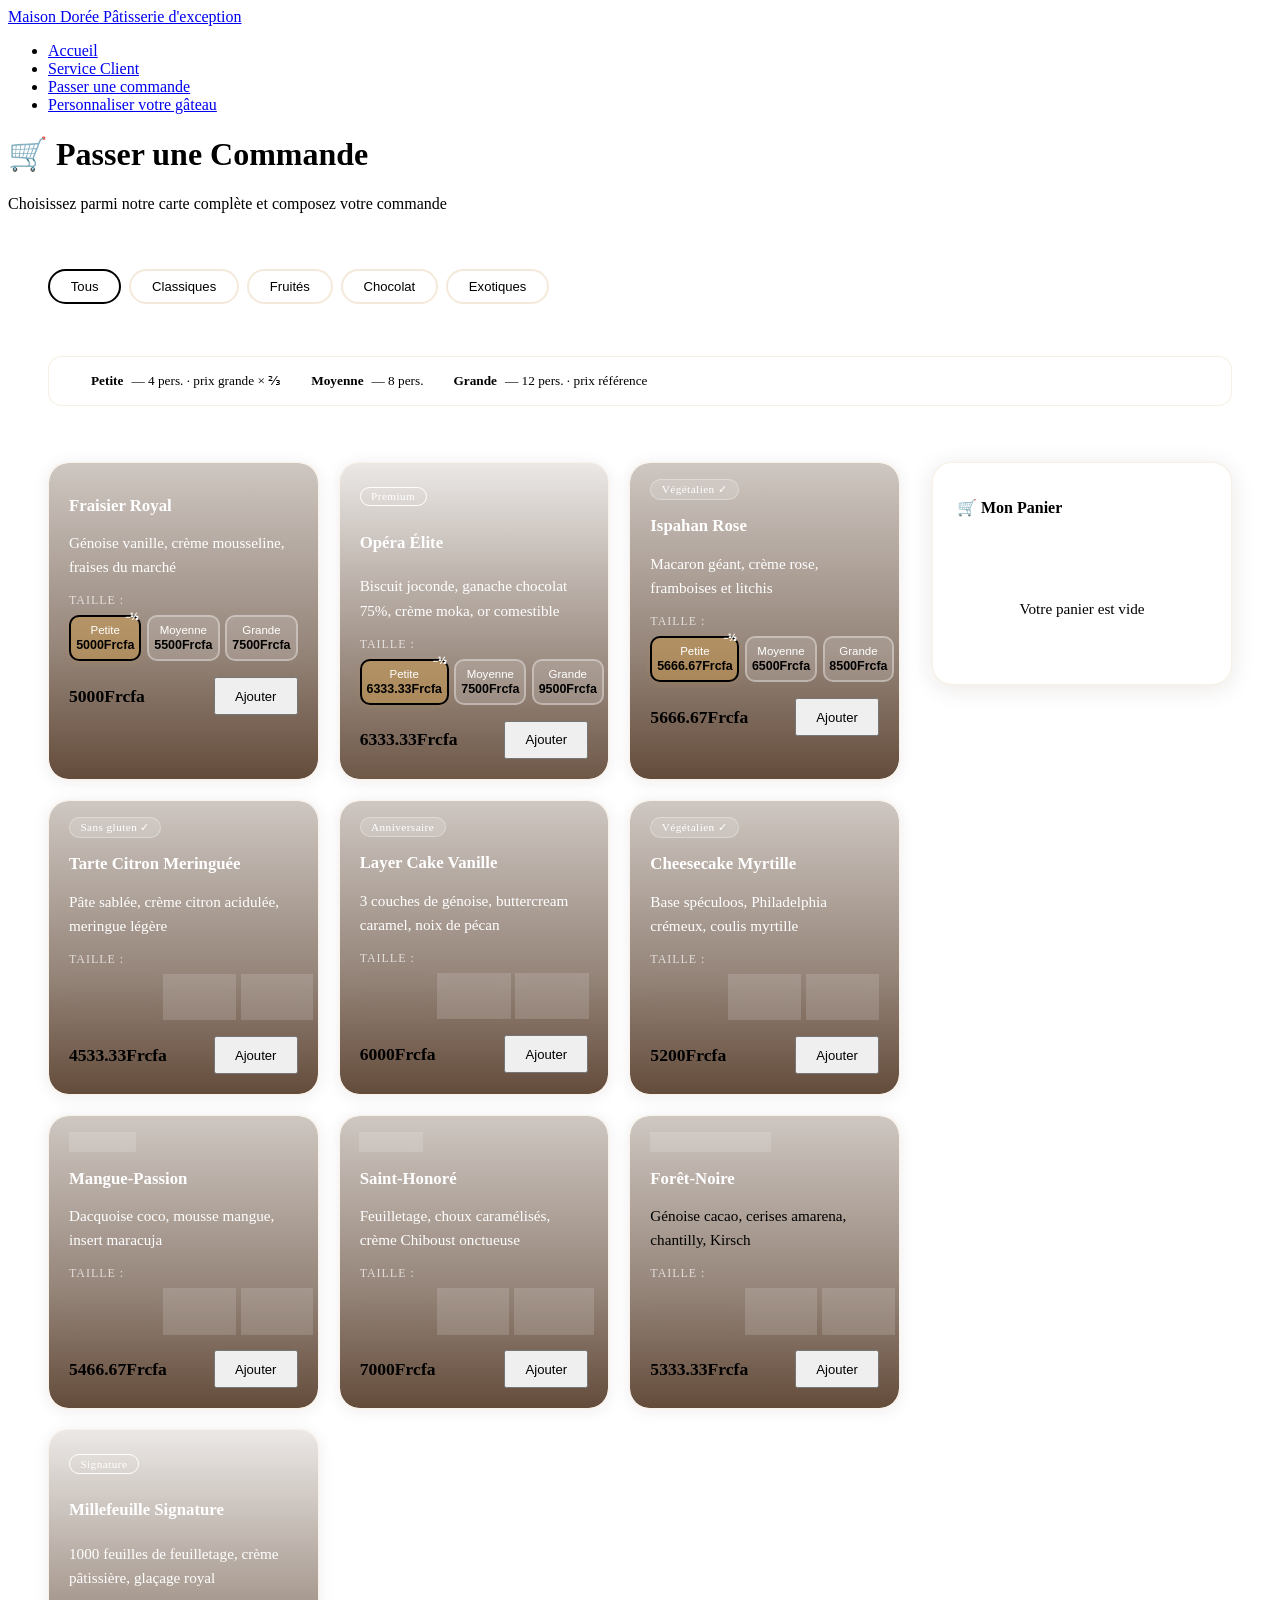
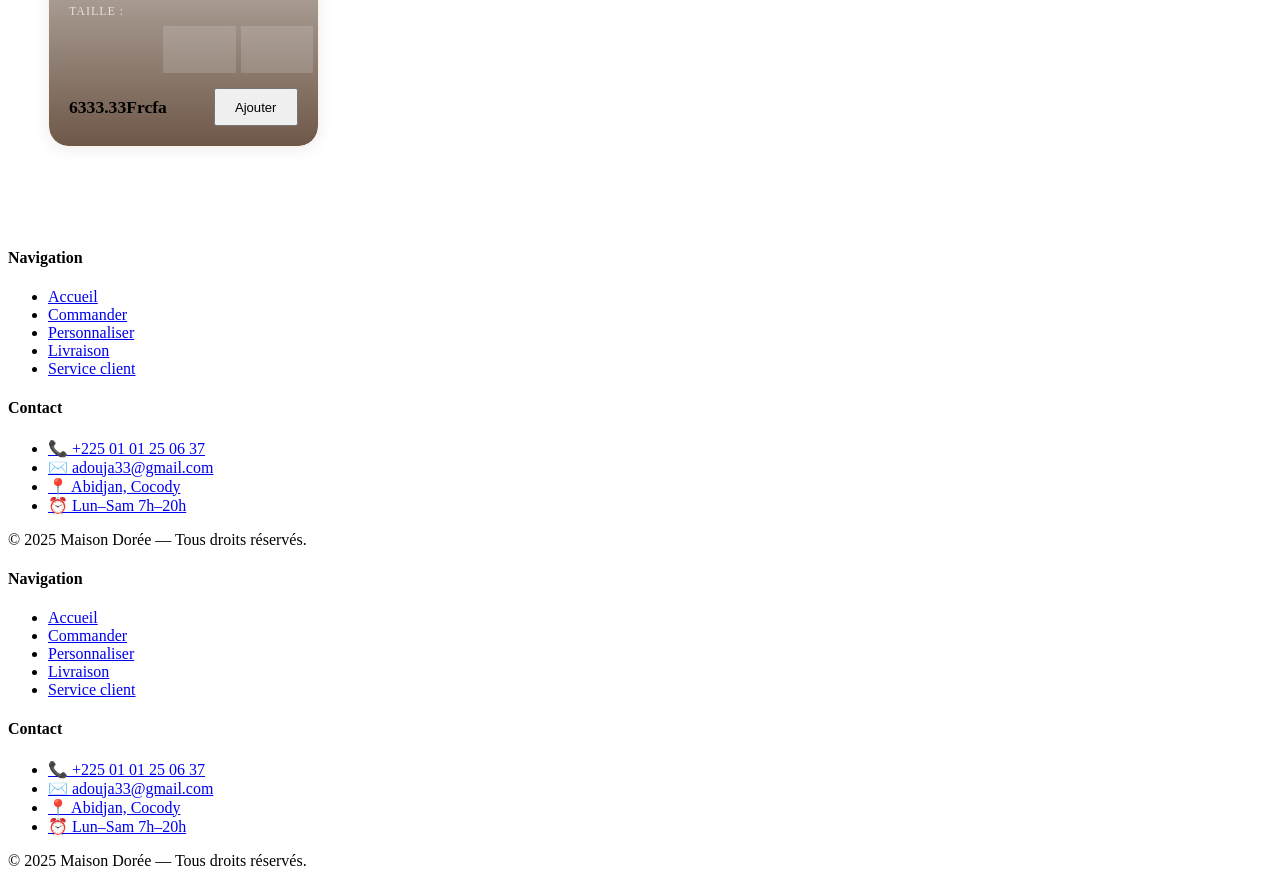
==== commande.html @ 8122a98d "Add files via upload" ====
<!DOCTYPE html>
<html lang="fr">
<head>
  <meta charset="UTF-8" />
  <meta name="viewport" content="width=device-width, initial-scale=1.0" />
  <title>Passer une Commande — Maison Dorée</title>
  <link rel="stylesheet" href="style.css" />
  <link rel="stylesheet" href="commande.css" />
</head>
<body>

  <nav class="navbar" id="navbar">
    <a class="nav-logo" href="index.html">
      <span class="nav-logo-name">Maison Dorée</span>
      <span class="nav-logo-tagline">Pâtisserie d'exception</span>
    </a>
    <ul class="nav-links" id="navLinks">
      <li><a href="index.html">Accueil</a></li>
      <li><a href="service-client.html">Service Client</a></li>
      <li><a href="commande.html" class="active">Passer une commande</a></li>
      <li><a href="personnaliser.html" class="nav-cta">Personnaliser votre gâteau</a></li>
    </ul>
    <div class="nav-hamburger" onclick="toggleMenu()"><span></span><span></span><span></span></div>
  </nav>

  <div class="page-header">
    <h1>🛒 Passer une Commande</h1>
    <p>Choisissez parmi notre carte complète et composez votre commande</p>
  </div>

  <main class="commande-main">

    <div class="filter-bar">
      <button class="filter-btn active" onclick="filterCakes('all',this)">Tous</button>
      <button class="filter-btn" onclick="filterCakes('classique',this)">Classiques</button>
      <button class="filter-btn" onclick="filterCakes('fruite',this)">Fruités</button>
      <button class="filter-btn" onclick="filterCakes('chocolat',this)">Chocolat</button>
      <button class="filter-btn" onclick="filterCakes('exotique',this)">Exotiques</button>
    </div>

    <!-- Légende des tailles -->
    <div class="sizes-legend">
      <div class="size-pill size-s"><span class="spill-dot"></span><strong>Petite</strong> — 4 pers. · prix grande × ⅔</div>
      <div class="size-pill size-m"><span class="spill-dot"></span><strong>Moyenne</strong> — 8 pers.</div>
      <div class="size-pill size-l"><span class="spill-dot"></span><strong>Grande</strong> — 12 pers. · prix référence</div>
    </div>
<!-- nb : image mal optimiser donc répétition mais bon , c'est quand meme joli  -->
    <div class="products-grid" id="productsGrid">

      <div class="product-card" data-cat="fruite" data-grande="7500" data-moyenne="5500" style="background-image: url(gateau\ fraise.png);background-size: contain;">
        
        <div class="product-body">
          <h3>Fraisier Royal</h3>
          <p style="color:white;">Génoise vanille, crème mousseline, fraises du marché</p>
          <div class="product-options"><label>Taille :</label><div class="size-selector">
            <button class="size-btn active" data-size="petite" onclick="selectSize(this)"><span>Petite</span><em class="size-price">5000Frcfa</em></button>
            <button class="size-btn" data-size="moyenne" onclick="selectSize(this)"><span>Moyenne</span><em class="size-price">5500Frcfa</em></button>
            <button class="size-btn" data-size="grande" onclick="selectSize(this)"><span>Grande</span><em class="size-price">7500Frcfa</em></button>
          </div></div>
          <div class="product-footer"><span class="product-price">5000Frcfa</span>
            <button class="btn-primary" style="padding:0.6rem 1.2rem;font-size:0.82rem" onclick="addToCartFromCard(this)">Ajouter</button></div>
        </div>
      </div>

      <div class="product-card" data-cat="chocolat" data-grande="9500" data-moyenne="7500">
        <div class="product-body" style="background-image: url(chocolat.jpeg);
        background-size: contain;">
          <div class="product-tags"><span class="tag gold-tag">Premium</span></div>
          <h3>Opéra Élite</h3>
          <p style="color: white;">Biscuit joconde, ganache chocolat 75%, crème moka, or comestible</p>
          <div class="product-options"><label>Taille :</label><div class="size-selector">
            <button class="size-btn active" data-size="petite" onclick="selectSize(this)"><span>Petite</span><em class="size-price">6333Frcfa</em></button>
            <button class="size-btn" data-size="moyenne" onclick="selectSize(this)"><span>Moyenne</span><em class="size-price">7500Frcfa</em></button>
            <button class="size-btn" data-size="grande" onclick="selectSize(this)"><span>Grande</span><em class="size-price">9500Frcfa</em></button>
          </div></div>
          <div class="product-footer"><span class="product-price">6333Frcfa</span>
            <button class="btn-primary" style="padding:0.6rem 1.2rem;font-size:0.82rem" onclick="addToCartFromCard(this)">Ajouter</button></div>
        </div>
      </div>

      <div class="product-card" data-cat="fruite" data-grande="8500" data-moyenne="6500"
      style="background-image: url(macaron\ rose.jpeg);background-size: contain;">
       
        <div class="product-body">
          <div class="product-tags"><span class="tag" style="color: white;">Végétalien ✓</span></div>
          <h3 style="color: white;">Ispahan Rose</h3>
          <p style="color: white;">Macaron géant, crème rose, framboises et litchis</p>
          <div class="product-options"><label>Taille :</label><div class="size-selector">
            <button class="size-btn active" data-size="petite" onclick="selectSize(this)"><span>Petite</span><em class="size-price">5667Frcfa</em></button>
            <button class="size-btn" data-size="moyenne" onclick="selectSize(this)"><span>Moyenne</span><em class="size-price">6500Frcfa</em></button>
            <button class="size-btn" data-size="grande" onclick="selectSize(this)"><span>Grande</span><em class="size-price">8500Frcfa</em></button>
          </div></div>
          <div class="product-footer"><span class="product-price">5667Frcfa</span>
            <button class="btn-primary" style="padding:0.6rem 1.2rem;font-size:0.82rem" onclick="addToCartFromCard(this)">Ajouter</button></div>
        </div>
      </div>

      <div class="product-card" data-cat="classique" data-grande="6800" data-moyenne="5000"
      style ="background-image: url(citron.jpeg);background-size: contain;">
       
        <div class="product-body">
          <div class="product-tags"><span class="tag">Sans gluten ✓</span></div>
          <h3>Tarte Citron Meringuée</h3>
          <p style="color: white;">Pâte sablée, crème citron acidulée, meringue légère</p>
          <div class="product-options"><label>Taille :</label><div class="size-selector">
            <button class="size-btn active" data-size="petite" onclick="selectSize(this)"><span>Petite</span><em class="size-price">4533Frcfa</em></button>
            <button class="size-btn" data-size="moyenne" onclick="selectSize(this)"><span>Moyenne</span><em class="size-price">5000Frcfa</em></button>
            <button class="size-btn" data-size="grande" onclick="selectSize(this)"><span>Grande</span><em class="size-price">6800Frcfa</em></button>
          </div></div>
          <div class="product-footer"><span class="product-price">4533Frcfa</span>
            <button class="btn-primary" style="padding:0.6rem 1.2rem;font-size:0.82rem" onclick="addToCartFromCard(this)">Ajouter</button></div>
        </div>
      </div>

      <div class="product-card" data-cat="classique" data-grande="9000" data-moyenne="6800"
       style="background-image: url(vanille.jpeg);background-size: contain;">
        
        <div class="product-body">
          <div class="product-tags"><span class="tag">Anniversaire</span></div>
          <h3>Layer Cake Vanille</h3>
          <p style="color: white;">3 couches de génoise, buttercream caramel, noix de pécan</p>
          <div class="product-options"><label>Taille :</label><div class="size-selector">
            <button class="size-btn active" data-size="petite" onclick="selectSize(this)"><span>Petite</span><em class="size-price">6000Frcfa</em></button>
            <button class="size-btn" data-size="moyenne" onclick="selectSize(this)"><span>Moyenne</span><em class="size-price">6800Frcfa</em></button>
            <button class="size-btn" data-size="grande" onclick="selectSize(this)"><span>Grande</span><em class="size-price">9000Frcfa</em></button>
          </div></div>
          <div class="product-footer"><span class="product-price">6000Frcfa</span>
            <button class="btn-primary" style="padding:0.6rem 1.2rem;font-size:0.82rem" onclick="addToCartFromCard(this)">Ajouter</button></div>
        </div>
      </div>

      <div class="product-card" data-cat="fruite" data-grande="7800" data-moyenne="5800"
      style="background-image: url(myrtille.jpeg);background-size: contain;">
        
        <div class="product-body">
          <div class="product-tags"><span class="tag">Végétalien ✓</span></div>
          <h3>Cheesecake Myrtille</h3>
          <p style="color: white;">Base spéculoos, Philadelphia crémeux, coulis myrtille</p>
          <div class="product-options"><label>Taille :</label><div class="size-selector">
            <button class="size-btn active" data-size="petite" onclick="selectSize(this)"><span>Petite</span><em class="size-price">5200Frcfa</em></button>
            <button class="size-btn" data-size="moyenne" onclick="selectSize(this)"><span>Moyenne</span><em class="size-price">5800Frcfa</em></button>
            <button class="size-btn" data-size="grande" onclick="selectSize(this)"><span>Grande</span><em class="size-price">7800Frcfa</em></button>
          </div></div>
          <div class="product-footer"><span class="product-price">5200Frcfa</span>
            <button class="btn-primary" style="padding:0.6rem 1.2rem;font-size:0.82rem" onclick="addToCartFromCard(this)">Ajouter</button></div>
        </div>
      </div>

      <div class="product-card" data-cat="exotique" data-grande="8200" data-moyenne="6200"
      style="background-image: url(mangue.jpeg);background-size: cover;">
        
        <div class="product-body">
          <div class="product-tags"><span class="tag">Exotique</span></div>
          <h3>Mangue-Passion</h3>
          <p style="color: white;">Dacquoise coco, mousse mangue, insert maracuja</p>
          <div class="product-options"><label>Taille :</label><div class="size-selector">
            <button class="size-btn active" data-size="petite" onclick="selectSize(this)"><span>Petite</span><em class="size-price">5467Frcfa</em></button>
            <button class="size-btn" data-size="moyenne" onclick="selectSize(this)"><span>Moyenne</span><em class="size-price">6200Frcfa</em></button>
            <button class="size-btn" data-size="grande" onclick="selectSize(this)"><span>Grande</span><em class="size-price">8200Frcfa</em></button>
          </div></div>
          <div class="product-footer"><span class="product-price">5467Frcfa</span>
            <button class="btn-primary" style="padding:0.6rem 1.2rem;font-size:0.82rem" onclick="addToCartFromCard(this)">Ajouter</button></div>
        </div>
      </div>

      <div class="product-card" data-cat="classique" data-grande="10500" data-moyenne="7800"
      style="background-image: url(flan.png);background-size: contain;">
        <div class="product-body" >
          <div class="product-tags"><span class="tag gold-tag">Prestige</span></div>
          <h3>Saint-Honoré</h3>
          <p style="color: white;">Feuilletage, choux caramélisés, crème Chiboust onctueuse</p>
          <div class="product-options"><label>Taille :</label><div class="size-selector">
            <button class="size-btn active" data-size="petite" onclick="selectSize(this)"><span>Petite</span><em class="size-price">7000Frcfa</em></button>
            <button class="size-btn" data-size="moyenne" onclick="selectSize(this)"><span>Moyenne</span><em class="size-price">7800Frcfa</em></button>
            <button class="size-btn" data-size="grande" onclick="selectSize(this)"><span>Grande</span><em class="size-price">10500Frcfa</em></button>
          </div></div>
          <div class="product-footer"><span class="product-price">7000Frcfa</span>
            <button class="btn-primary" style="padding:0.6rem 1.2rem;font-size:0.82rem" onclick="addToCartFromCard(this)">Ajouter</button></div>
        </div>
      </div>

      <div class="product-card" data-cat="chocolat" data-grande="8000" data-moyenne="6000"
      style="background-image: url(foret\ noir.jpeg); background-size: cover;">
       
        <div class="product-body">
          <div class="product-tags"><span class="tag">Classique Allemand</span></div>
          <h3>Forêt-Noire</h3>
          <p>Génoise cacao, cerises amarena, chantilly, Kirsch</p>
          <div class="product-options"><label>Taille :</label><div class="size-selector">
            <button class="size-btn active" data-size="petite" onclick="selectSize(this)"><span>Petite</span><em class="size-price">5333Frcfa</em></button>
            <button class="size-btn" data-size="moyenne" onclick="selectSize(this)"><span>Moyenne</span><em class="size-price">6000Frcfa</em></button>
            <button class="size-btn" data-size="grande" onclick="selectSize(this)"><span>Grande</span><em class="size-price">8000Frcfa</em></button>
          </div></div>
          <div class="product-footer"><span class="product-price">5333Frcfa</span>
            <button class="btn-primary" style="padding:0.6rem 1.2rem;font-size:0.82rem" onclick="addToCartFromCard(this)">Ajouter</button></div>
        </div>
      </div>

      <div class="product-card" data-cat="classique" data-grande="9500" data-moyenne="7200">
        <div class="product-body"
        style="background-image: url(croissant.png); background-size: contain; ">
          <div class="product-tags"><span class="tag gold-tag">Signature</span></div>
          <h3>Millefeuille Signature</h3>
          <p style="color: white;">1000 feuilles de feuilletage, crème pâtissière, glaçage royal</p>
          <div class="product-options"><label>Taille :</label><div class="size-selector">
            <button class="size-btn active" data-size="petite" onclick="selectSize(this)"><span>Petite</span><em class="size-price">6333Frcfa</em></button>
            <button class="size-btn" data-size="moyenne" onclick="selectSize(this)"><span>Moyenne</span><em class="size-price">7200Frcfa</em></button>
            <button class="size-btn" data-size="grande" onclick="selectSize(this)"><span>Grande</span><em class="size-price">9500Frcfa</em></button>
          </div></div>
          <div class="product-footer"><span class="product-price">6333Frcfa</span>
            <button class="btn-primary" style="padding:0.6rem 1.2rem;font-size:0.82rem" onclick="addToCartFromCard(this)">Ajouter</button></div>
        </div>
      </div>

    </div>

    <!-- Panier -->
    <div class="cart-sidebar" id="cartSidebar">
      <div class="cart-header">
        <h3>🛒 Mon Panier</h3>
        <span class="cart-count" id="cartCount">0</span>
      </div>
      <div class="cart-items" id="cartItems"><div class="cart-empty">Votre panier est vide</div></div>
      <div class="cart-footer" id="cartFooter" style="display:none">
        <div class="cart-total">Total : <strong id="cartTotal">0Frcfa</strong></div>
        <button class="btn-primary" style="width:100%;margin-bottom:0.6rem" onclick="checkout()">Valider la commande →</button>
        <a href="livraison.html" class="btn-outline" style="width:100%;text-align:center;display:block;padding:0.6rem;font-size:0.82rem">🛵 Choisir ma livraison</a>
      </div>
    </div>
  </main>

  <!-- ══ MODAL COMMANDE (3 étapes) ═══ -->
  <div class="modal-overlay" id="modalOverlay" onclick="closeModal(event)">
    <div class="modal-box">
      <button class="modal-close" onclick="closeModalDirect()">✕</button>

      <!-- Barre de progression -->
      <div class="modal-steps">
        <div class="mstep active" id="ms1"><span>1</span> Livraison</div>
        <div class="mstep-line"></div>
        <div class="mstep" id="ms2"><span>2</span> Paiement</div>
        <div class="mstep-line"></div>
        <div class="mstep" id="ms3"><span>3</span> Confirmation</div>
      </div>

      <!-- ÉTAPE 1 -->
      <div id="modalStep1">
        <h2>📦 Informations de livraison</h2>
        <p class="modal-sub">Remplissez vos coordonnées pour la livraison</p>
        <div class="form-grid">
          <div class="form-group"><label>Prénom *</label><input id="fPrenom" type="text" placeholder="Marie" /></div>
          <div class="form-group"><label>Nom *</label><input id="fNom" type="text" placeholder="Dupont" /></div>
          <div class="form-group full"><label>Adresse de livraison *</label><input id="fAdresse" type="text" placeholder="12 Rue des Manguiers, Cocody" /></div>
          <div class="form-group"><label>Téléphone *</label><input id="fTel" type="tel" placeholder="+225 07 XX XX XX" /></div>
          <div class="form-group"><label>Date souhaitée *</label><input id="fDate" type="date" /></div>
          <div class="form-group full"><label>Note spéciale</label><textarea id="fNote" placeholder="Inscription sur le gâteau, allergies…"></textarea></div>
        </div>
        <button class="btn-primary" style="width:100%;margin-top:1rem;padding:1rem" onclick="goToPayment()">
          Continuer → Paiement
        </button>
      </div>

      <!-- ÉTAPE 2 : Prépaiement -->
      <div id="modalStep2" style="display:none">
        <button class="btn-back-modal" onclick="backToStep1()">← Retour</button>
        <h2>💳 Mode de prépaiement</h2>
        <p class="modal-sub">Choisissez comment régler votre commande</p>

        <div class="recap-amount" id="recapAmount"></div>

        <div class="payment-methods">
          <label class="pay-option active">
            <input type="radio" name="paymode" value="mobile_money" checked onchange="selectPayMode(this)" />
            <div class="pay-icon">📱</div>
            <div class="pay-info"><strong>Mobile Money</strong><span>Orange Money · Wave · MTN</span></div>
            <div class="pay-check">✓</div>
          </label>
          <label class="pay-option">
            <input type="radio" name="paymode" value="carte_bancaire" onchange="selectPayMode(this)" />
            <div class="pay-icon">💳</div>
            <div class="pay-info"><strong>Carte bancaire</strong><span>Visa · Mastercard</span></div>
            <div class="pay-check">✓</div>
          </label>
          <label class="pay-option">
            <input type="radio" name="paymode" value="especes" onchange="selectPayMode(this)" />
            <div class="pay-icon">💵</div>
            <div class="pay-info"><strong>Paiement à la livraison</strong><span>Espèces</span></div>
            <div class="pay-check">✓</div>
          </label>
        </div>

        <div class="pay-fields" id="fieldsMobileMoney">
          <div class="form-group"><label>Opérateur</label>
            <select id="operateur">
              <option>Orange Money</option><option>Wave CI</option>
              <option>MTN Mobile Money</option><option>Moov Money</option>
            </select>
          </div>
          <div class="form-group"><label>Numéro Mobile Money</label>
            <input id="telMobile" type="tel" placeholder="+225 07 XX XX XX" /></div>
          <div class="pay-instruction"><span>ℹ️</span> Vous recevrez une notification de confirmation sur ce numéro.</div>
        </div>

        <div class="pay-fields" id="fieldsCard" style="display:none">
          <div class="form-group full"><label>Numéro de carte</label>
            <input type="text" placeholder="1234 5678 9012 3456" maxlength="19" oninput="this.value=this.value.replace(/\D/g,'').replace(/(.{4})/g,'$1 ').trim()" /></div>
          <div class="form-group"><label>Expiration</label><input type="text" placeholder="MM/AA" maxlength="5" /></div>
          <div class="form-group"><label>CVV</label><input type="text" placeholder="123" maxlength="3" /></div>
        </div>

        <div class="pay-fields" id="fieldsEspeces" style="display:none">
          <div class="pay-instruction" style="background:rgba(143,168,136,0.12);border-color:var(--sage)">
            <span>✅</span> Le paiement s'effectue à la réception. Préparez le montant exact.
          </div>
        </div>

        <button class="btn-primary" style="width:100%;margin-top:1.5rem;padding:1rem;font-size:1rem" onclick="confirmOrder()">
          ✦ Confirmer et prépayer
        </button>
      </div>

      <!-- ÉTAPE 3 : Succès -->
      <div id="modalStep3" style="display:none">
        <div class="confirm-success">
          <div class="confirm-check">✓</div>
          <h2>Commande confirmée !</h2>
          <p id="confirmMsg"></p>
          <div class="confirm-ref" id="confirmRef"></div>
          <a href="livraison.html" class="btn-primary" style="margin-top:1.25rem;display:inline-flex">🛵 Organiser ma livraison</a>
          <button class="btn-outline" style="margin-top:0.75rem" onclick="closeModalDirect()">Fermer</button>
        </div>
      </div>

    </div>
  </div>

  <footer>
    <div class="footer-inner">
       </div>
      <div class="footer-col"><h4>Navigation</h4><ul>
        <li><a href="index.html">Accueil</a></li><li><a href="commande.html">Commander</a></li>
        <li><a href="personnaliser.html">Personnaliser</a></li>
        <li><a href="livraison.html">Livraison</a></li>
        <li><a href="service-client.html">Service client</a></li></ul></div>
      <div class="footer-col"><h4>Contact</h4><ul>
        <li><a href="#">📞 +225 01 01 25 06 37</a></li>
        <li><a href="#">✉️ <span class="__cf_email__" data-cfemail="93d2f7fce6f9f2a0a0d3f4fef2faffbdf0fcfe">adouja33@gmail.com</span></a></li>
        <li><a href="#">📍 Abidjan, Cocody</a></li>
        <li><a href="#">⏰ Lun–Sam 7h–20h</a></li></ul></div>
    </div>
    <div class="footer-bottom">© 2025 Maison Dorée — Tous droits réservés.</div>
  </footer>
  <div class="toast" id="toast"></div>

  <script data-cfasync="false" src="/cdn-cgi/scripts/5c5dd728/cloudflare-static/email-decode.min.js"></script><script>
  /* ── TAILLES : petite = grande × (2/3) ───────── */
  function getPrix(card, size) {
    const g = parseFloat(card.dataset.grande);
    const m = parseFloat(card.dataset.moyenne);
    const p = Math.round(g * 2 / 3 * 100) / 100;
    return size === 'grande' ? g : size === 'moyenne' ? m : p;
  }

  document.addEventListener('DOMContentLoaded', () => {
    document.querySelectorAll('.product-card').forEach(card => {
      const g = parseFloat(card.dataset.grande);
      const m = parseFloat(card.dataset.moyenne);
      const p = Math.round(g * 2 / 3 * 100) / 100;
      const prices = { petite: p, moyenne: m, grande: g };
      card.querySelectorAll('.size-btn').forEach(btn =>
        btn.querySelector('.size-price').textContent = prices[btn.dataset.size] + 'Frcfa');
      refreshPrice(card);
    });
  });

  function selectSize(btn) {
    const card = btn.closest('.product-card');
    card.querySelectorAll('.size-btn').forEach(b => b.classList.remove('active'));
    btn.classList.add('active');
    refreshPrice(card);
  }
  function refreshPrice(card) {
    const active = card.querySelector('.size-btn.active');
    card.querySelector('.product-price').textContent =
      getPrix(card, active ? active.dataset.size : 'petite') + 'Frcfa';
  }

  /* ── PANIER ─ */
  const cart = [];
  function addToCartFromCard(btn) {
    const card  = btn.closest('.product-card');
    const name  = card.querySelector('h3').textContent;
    /* .product-img supprimé lors de l'ajout des images — on utilise un emoji générique */
    const iconEl = card.querySelector('.product-img');
    const icon   = iconEl ? iconEl.textContent.trim() : '🎂';
    const size   = (card.querySelector('.size-btn.active') || { dataset:{size:'petite'} }).dataset.size;
    const price  = getPrix(card, size);
    const labels = { petite:'Petite', moyenne:'Moyenne', grande:'Grande' };
    const key    = name + '_' + size;
    const found  = cart.find(i => i.key === key);
    if (found) found.qty++;
    else cart.push({ key, name, icon, size, label: labels[size], price, qty: 1 });
    renderCart();
    showToast('🎂 ' + name + ' (' + labels[size] + ') ajouté !');
  }

  function renderCart() {
    const el = document.getElementById('cartItems');
    const footer = document.getElementById('cartFooter');
    const total = cart.reduce((s, i) => s + i.price * i.qty, 0);
    document.getElementById('cartCount').textContent = cart.reduce((s,i) => s+i.qty, 0);
    if (!cart.length) {
      el.innerHTML = '<div class="cart-empty">Votre panier est vide</div>';
      footer.style.display = 'none'; return;
    }
    el.innerHTML = cart.map((item, idx) => `
      <div class="cart-item">
        <span class="cart-item-icon">${item.icon}</span>
        <div class="cart-item-info">
          <div class="cart-item-name">${item.name}</div>
          <div class="cart-item-size">${item.label} · ${item.price}Frcfa</div>
          <div class="cart-item-price">${(item.price * item.qty).toFixed(2)}frcfa</div>
        </div>
        <div class="cart-item-qty">
          <button onclick="changeQty(${idx},-1)">−</button>
          <span>${item.qty}</span>
          <button onclick="changeQty(${idx},1)">+</button>
        </div>
      </div>`).join('');
    document.getElementById('cartTotal').textContent = total.toFixed(2) + 'Frcfa';
    footer.style.display = 'block';
  }
  function changeQty(idx, delta) {
    cart[idx].qty += delta;
    if (cart[idx].qty <= 0) cart.splice(idx, 1);
    renderCart();
  }

  /* ── MODAL ────── */
  function setStep(n) {
    [1,2,3].forEach(i => {
      document.getElementById('modalStep'+i).style.display = i===n ? 'block' : 'none';
      document.getElementById('ms'+i).classList.toggle('active', i <= n);
    });
  }

  function checkout() {
    if (!cart.length) return;
    setStep(1);
    document.getElementById('modalOverlay').classList.add('open');
  }

  function goToPayment() {
    if (!document.getElementById('fPrenom').value || !document.getElementById('fNom').value ||
        !document.getElementById('fAdresse').value || !document.getElementById('fTel').value) {
      showToast('⚠️ Veuillez remplir tous les champs obligatoires.'); return;
    }
    const total = cart.reduce((s,i) => s + i.price * i.qty, 0);
    document.getElementById('recapAmount').innerHTML =
      `<div class="recap-row"><span>Sous-total</span><strong>${total.toFixed(2)}€</strong></div>
       <div class="recap-row"><span>Livraison</span><strong>À définir</strong></div>
       <div class="recap-row recap-total"><span>Total à prépayer</span><strong>${total.toFixed(2)}€</strong></div>`;
    setStep(2);
  }
  function backToStep1() { setStep(1); }

  function selectPayMode(radio) {
    document.querySelectorAll('.pay-option').forEach(o => o.classList.remove('active'));
    radio.closest('.pay-option').classList.add('active');
    ['fieldsMobileMoney','fieldsCard','fieldsEspeces'].forEach(id =>
      document.getElementById(id).style.display = 'none');
    const map = { mobile_money:'fieldsMobileMoney', carte_bancaire:'fieldsCard', especes:'fieldsEspeces' };
    document.getElementById(map[radio.value]).style.display = 'block';
  }

  function confirmOrder() {
    const mode  = document.querySelector('input[name=paymode]:checked').value;
    const total = cart.reduce((s,i) => s + i.price * i.qty, 0).toFixed(2);
    const ref   = 'MD-' + Date.now().toString(36).toUpperCase();
    const labels = { mobile_money:'Mobile Money', carte_bancaire:'Carte bancaire', especes:'Paiement à la livraison' };
    document.getElementById('confirmMsg').textContent =
      `Commande de ${total}€ enregistrée. Mode : ${labels[mode]}.`;
    document.getElementById('confirmRef').textContent = '🔖 Référence : ' + ref;
    setStep(3);
    cart.length = 0; renderCart();
  }

  function closeModal(e) { if (e.target.id === 'modalOverlay') closeModalDirect(); }
  function closeModalDirect() { document.getElementById('modalOverlay').classList.remove('open'); }

  /* ── FILTRES / DIVERS ────── */
  function filterCakes(cat, btn) {
    document.querySelectorAll('.filter-btn').forEach(b => b.classList.remove('active'));
    btn.classList.add('active');
    document.querySelectorAll('.product-card').forEach(card =>
      card.style.display = (cat==='all' || card.dataset.cat===cat) ? '' : 'none');
  }
  function showToast(msg) {
    const t = document.getElementById('toast');
    t.textContent = msg; t.classList.add('show');
    setTimeout(() => t.classList.remove('show'), 2800);
  }
  window.addEventListener('scroll', () => {
    const navbar = document.getElementById('navbar');
    if (window.scrollY > 0) {
      navbar.classList.add('scrolled');
    } else {
      navbar.classList.remove('scrolled');
    }
  });
</script>

  <footer>
    <div class="footer-inner">
       </div>
      <div class="footer-col"><h4>Navigation</h4><ul>
        <li><a href="index.html">Accueil</a></li><li><a href="commande.html">Commander</a></li>
        <li><a href="personnaliser.html">Personnaliser</a></li>
        <li><a href="livraison.html">Livraison</a></li>
        <li><a href="service-client.html">Service client</a></li></ul></div>
      <div class="footer-col"><h4>Contact</h4><ul>
        <li><a href="#">📞 +225 01 01 25 06 37</a></li>
        <li><a href="#">✉️ <span class="__cf_email__" data-cfemail="93d2f7fce6f9f2a0a0d3f4fef2faffbdf0fcfe">adouja33@gmail.com</span></a></li>
        <li><a href="#">📍 Abidjan, Cocody</a></li>
        <li><a href="#">⏰ Lun–Sam 7h–20h</a></li></ul></div>
    </div>
    <div class="footer-bottom">© 2025 Maison Dorée — Tous droits réservés.</div>
  </footer>
  <div class="toast" id="toast"></div>

  <script data-cfasync="false" src="/cdn-cgi/scripts/5c5dd728/cloudflare-static/email-decode.min.js"></script></body>
</html>
---- commande.css ----
/* ── COMMANDE.CSS — v2 avec tailles + prépaiement ─── */

.commande-main {
  max-width: 1200px;
  margin: 0 auto;
  padding: 2.5rem 2.5rem 5rem;
  display: grid;
  grid-template-columns: 1fr 300px;
  gap: 2rem;
  align-items: start;
}



/* ── LÉGENDE TAILLES ─────────────────────────────────── */
.sizes-legend {
  grid-column: 1 / -1;
  display: flex;
  flex-wrap: wrap;
  gap: 0.75rem;
  margin-bottom: 1.5rem;
  padding: 1rem 1.5rem;
  background: white;
  border-radius: 14px;
  border: 1px solid rgba(201,151,74,0.15);
}
.size-pill {
  display: flex;
  align-items: center;
  gap: 0.5rem;
  font-size: 0.83rem;
  color: var(--text-mid);
}
.size-pill strong { color: var(--chocolate); }
.size-pill em { font-style: normal; color: var(--text-light); }
.spill-dot {
  width: 10px; height: 10px;
  border-radius: 50%;
  flex-shrink: 0;
}
.size-s .spill-dot { background: var(--sage); }
.size-m .spill-dot { background: var(--gold); }
.size-l .spill-dot { background: var(--chocolate-light); }

.filter-bar {
  display: flex;
  gap: 0.5rem;
  flex-wrap: wrap;
  margin-bottom: 1.25rem;
  grid-column: 1 / -1;
}
.filter-btn {
  background: white;
  border: 2px solid rgba(201,151,74,0.2);
  border-radius: 50px;
  padding: 0.5rem 1.3rem;
  font-family: 'DM Sans', sans-serif;
  font-size: 0.82rem;
  font-weight: 500;
  color: var(--text-mid);
  cursor: pointer;
  transition: all 0.2s;
}
.filter-btn:hover { border-color: var(--gold); color: var(--chocolate); }
.filter-btn.active { background: var(--chocolate); border-color: var(--chocolate); color: var(--cream); }


.products-grid {
  display: grid;
  grid-template-columns: repeat(auto-fill, minmax(250px, 1fr));
  gap: 1.25rem;
  align-content: start;
}
.product-card {
  background: white;
  border-radius: 20px;
  overflow: hidden;
  border: 1px solid rgba(201,151,74,0.12);
  box-shadow: 0 2px 16px rgba(61,31,10,0.08);
  transition: transform 0.25s, box-shadow 0.25s;
}
.product-card:hover { transform: translateY(-5px); box-shadow: 0 12px 36px rgba(201,151,74,0.2); }

.product-img {
  font-size: 3.5rem;
  text-align: center;
  padding: 2rem 1rem 1rem;
  background: linear-gradient(160deg, var(--cream), white);
  line-height: 1;
}
.product-body { padding: 1rem 1.25rem 1.25rem; }
.product-tags { display: flex; gap: 0.4rem; flex-wrap: wrap; margin-bottom: 0.6rem; }
.tag {
  display: inline-block;
  background: rgba(201,151,74,0.1);
  border: 1px solid rgba(201,151,74,0.2);
  border-radius: 50px;
  padding: 0.18rem 0.65rem;
  font-size: 0.7rem; font-weight: 500;
  color: var(--chocolate); letter-spacing: 0.04em;
}
.gold-tag { background: var(--gold); border-color: var(--gold); color: white; }
.product-body h3 { font-family: 'Playfair Display', serif; font-size: 1.05rem; color: var(--chocolate); margin-bottom: 0.4rem; }
.product-body p { font-family: 'Cormorant Garamond', serif; font-size: 0.95rem; color: var(--text-light); line-height: 1.6; margin-bottom: 0.85rem; }

/* ── SÉLECTEUR DE TAILLE (3 boutons) ─────────────────── */
.product-options { margin-bottom: 1rem; }
.product-options label { font-size: 0.75rem; text-transform: uppercase; letter-spacing: 0.08em; color: var(--text-light); display: block; margin-bottom: 0.45rem; }

.size-selector {
  display: grid;
  grid-template-columns: 1fr 1fr 1fr;
  gap: 0.35rem;
}
.size-btn {
  display: flex;
  flex-direction: column;
  align-items: center;
  gap: 0.1rem;
  padding: 0.45rem 0.3rem;
  border-radius: 10px;
  border: 2px solid rgba(201,151,74,0.18);
  background: var(--cream);
  cursor: pointer;
  transition: all 0.2s;
  font-family: 'DM Sans', sans-serif;
}
.size-btn span { font-size: 0.72rem; font-weight: 500; color: var(--text-mid); }
.size-btn em { font-size: 0.78rem; font-style: normal; font-weight: 700; color: var(--gold-dark); }

.size-btn:hover { border-color: var(--gold); background: rgba(201,151,74,0.06); }
.size-btn.active {
  border-color: var(--gold);
  background: linear-gradient(135deg, rgba(201,151,74,0.12), rgba(201,151,74,0.06));
  box-shadow: 0 2px 8px rgba(201,151,74,0.2);
}
.size-btn.active span { color: var(--chocolate); }
.size-btn.active em { color: var(--gold-dark); }

/* Badge de taille sur les boutons */
.size-btn[data-size="petite"] { position: relative; }
.size-btn[data-size="petite"]::after {
  content: '−⅓';
  position: absolute;
  top: -6px; right: -4px;
  background: var(--sage);
  color: white;
  font-size: 0.55rem;
  font-weight: 700;
  padding: 1px 4px;
  border-radius: 50px;
}

.product-footer { display: flex; align-items: center; justify-content: space-between; }
.product-price { font-family: 'Playfair Display', serif; font-size: 1.1rem; color: var(--gold-dark); font-weight: 700; }

/* ── PANIER ──── */
.cart-sidebar {
  background: white;
  border-radius: 20px;
  border: 1px solid rgba(201,151,74,0.15);
  box-shadow: 0 4px 24px rgba(61,31,10,0.1);
  position: sticky;
  top: 100px;
  overflow: hidden;
}
.cart-header {
  background: var(--chocolate);
  padding: 1.2rem 1.5rem;
  display: flex; align-items: center; justify-content: space-between;
}
.cart-header h3 { font-family: 'Playfair Display', serif; color: var(--cream); font-size: 1rem; }
.cart-count {
  background: var(--gold); color: white;
  width: 26px; height: 26px; border-radius: 50%;
  display: flex; align-items: center; justify-content: center;
  font-size: 0.82rem; font-weight: 700;
}
.cart-items { padding: 1rem; min-height: 100px; max-height: 360px; overflow-y: auto; }
.cart-empty { text-align: center; color: var(--text-light); font-family: 'Cormorant Garamond', serif; font-size: 0.95rem; padding: 2rem 0; }
.cart-item {
  display: flex; align-items: center; gap: 0.75rem;
  padding: 0.75rem 0; border-bottom: 1px solid var(--cream);
}
.cart-item:last-child { border-bottom: none; }
.cart-item-icon { font-size: 1.5rem; }
.cart-item-info { flex: 1; }
.cart-item-name { font-size: 0.85rem; font-weight: 500; color: var(--chocolate); }
.cart-item-size { font-size: 0.75rem; color: var(--text-light); margin: 0.1rem 0; }
.cart-item-price { font-size: 0.82rem; color: var(--gold-dark); font-weight: 600; }
.cart-item-qty { display: flex; align-items: center; gap: 0.4rem; }
.cart-item-qty button {
  width: 24px; height: 24px; border-radius: 50%;
  border: 1.5px solid var(--gold-light); background: none;
  color: var(--chocolate); font-size: 0.95rem; cursor: pointer;
  display: flex; align-items: center; justify-content: center;
  transition: all 0.15s;
}
.cart-item-qty button:hover { background: var(--gold); color: white; border-color: var(--gold); }
.cart-item-qty span { font-size: 0.9rem; font-weight: 600; min-width: 18px; text-align: center; }
.cart-footer { padding: 1rem 1.5rem; border-top: 1px solid var(--cream); }
.cart-total { font-size: 0.95rem; color: var(--text-mid); margin-bottom: 0.75rem; }
.cart-total strong { font-family: 'Playfair Display', serif; font-size: 1.3rem; color: var(--chocolate); }

/* ── MODAL ──── */
.modal-overlay {
  position: fixed; inset: 0;
  background: rgba(61,31,10,0.6);
  backdrop-filter: blur(6px);
  z-index: 2000;
  display: flex; align-items: center; justify-content: center;
  padding: 1.5rem;
  opacity: 0; pointer-events: none;
  transition: opacity 0.3s;
}
.modal-overlay.open { opacity: 1; pointer-events: all; }
.modal-box {
  background: white; border-radius: 24px;
  padding: 2rem 2.5rem 2.5rem;
  max-width: 560px; width: 100%;
  position: relative;
  box-shadow: 0 24px 80px rgba(0,0,0,0.25);
  max-height: 92vh; overflow-y: auto;
  transition: transform 0.3s;
}
.modal-close {
  position: absolute; top: 1rem; right: 1rem;
  background: var(--cream); border: none;
  width: 34px; height: 34px; border-radius: 50%;
  cursor: pointer; font-size: 0.9rem; color: var(--text-mid);
  display: flex; align-items: center; justify-content: center;
  transition: background 0.2s;
}
.modal-close:hover { background: var(--gold-light); }

/* Barre d'étapes */
.modal-steps {
  display: flex; align-items: center; justify-content: center;
  gap: 0; margin-bottom: 1.75rem;
}
.mstep {
  display: flex; align-items: center; gap: 0.4rem;
  font-size: 0.78rem; font-weight: 500;
  color: var(--text-light); text-transform: uppercase; letter-spacing: 0.07em;
  opacity: 0.45; transition: opacity 0.3s;
}
.mstep.active { opacity: 1; color: var(--chocolate); }
.mstep span {
  width: 26px; height: 26px; border-radius: 50%;
  background: rgba(201,151,74,0.15); color: var(--text-light);
  display: flex; align-items: center; justify-content: center;
  font-size: 0.78rem; font-weight: 700; transition: all 0.3s;
}
.mstep.active span { background: var(--gold); color: white; }
.mstep-line { width: 30px; height: 2px; background: var(--gold-light); margin: 0 0.25rem 0.1rem; }

.modal-box h2 { font-family: 'Playfair Display', serif; font-size: 1.4rem; color: var(--chocolate); margin-bottom: 0.35rem; }
.modal-sub { font-family: 'Cormorant Garamond', serif; color: var(--text-light); font-size: 1rem; margin-bottom: 1.5rem; }

/* Formulaire */
.form-grid { display: grid; grid-template-columns: 1fr 1fr; gap: 1rem; }
.form-group { display: flex; flex-direction: column; gap: 0.35rem; }
.form-group.full { grid-column: 1 / -1; }
.form-group label { font-size: 0.75rem; text-transform: uppercase; letter-spacing: 0.09em; color: var(--text-light); font-weight: 500; }
.form-group input, .form-group select, .form-group textarea {
  padding: 0.7rem 0.9rem;
  border: 1.5px solid rgba(201,151,74,0.22); border-radius: 10px;
  font-family: 'DM Sans', sans-serif; font-size: 0.9rem; color: var(--chocolate);
  background: var(--cream); outline: none; transition: border-color 0.2s;
  resize: vertical;
}
.form-group input:focus, .form-group select:focus, .form-group textarea:focus { border-color: var(--gold); }
.form-group textarea { min-height: 80px; }
.form-group select { appearance: none; background-image: url("data:image/svg+xml,%3Csvg xmlns='http://www.w3.org/2000/svg' width='10' height='6'%3E%3Cpath d='M0 0l5 6 5-6z' fill='%23C9974A'/%3E%3C/svg%3E"); background-repeat: no-repeat; background-position: right 0.9rem center; }

/* Récap montant */
.recap-amount {
  background: var(--cream); border-radius: 12px;
  padding: 1rem 1.25rem; margin-bottom: 1.5rem;
  border: 1px solid rgba(201,151,74,0.18);
}
.recap-row { display: flex; justify-content: space-between; align-items: center; padding: 0.3rem 0; font-size: 0.88rem; color: var(--text-mid); }
.recap-total { border-top: 1px solid rgba(201,151,74,0.2); margin-top: 0.4rem; padding-top: 0.6rem; font-size: 1rem; font-weight: 600; color: var(--chocolate); }

/* Modes de paiement */
.payment-methods { display: flex; flex-direction: column; gap: 0.65rem; margin-bottom: 1.5rem; }
.pay-option {
  display: flex; align-items: center; gap: 0.85rem;
  padding: 0.9rem 1rem; border-radius: 14px;
  border: 2px solid rgba(201,151,74,0.18);
  cursor: pointer; transition: all 0.2s;
  background: white;
}
.pay-option input { display: none; }
.pay-option:hover { border-color: var(--gold); background: rgba(201,151,74,0.04); }
.pay-option.active { border-color: var(--gold); background: rgba(201,151,74,0.07); }
.pay-icon { font-size: 1.5rem; flex-shrink: 0; }
.pay-info { flex: 1; }
.pay-info strong { display: block; font-size: 0.9rem; color: var(--chocolate); }
.pay-info span { font-size: 0.78rem; color: var(--text-light); }
.pay-check {
  width: 22px; height: 22px; border-radius: 50%;
  background: transparent; border: 2px solid var(--gold-light);
  color: transparent; font-size: 0.75rem; font-weight: 700;
  display: flex; align-items: center; justify-content: center;
  transition: all 0.2s;
}
.pay-option.active .pay-check { background: var(--gold); border-color: var(--gold); color: white; }

.pay-fields { margin-top: 0.5rem; display: flex; flex-direction: column; gap: 0.85rem; }
.pay-instruction {
  display: flex; align-items: flex-start; gap: 0.6rem;
  background: rgba(201,151,74,0.08); border-left: 3px solid var(--gold);
  border-radius: 0 10px 10px 0;
  padding: 0.75rem 1rem; font-size: 0.85rem; color: var(--text-mid);
}

.btn-back-modal {
  background: none; border: 1px solid var(--gold-light);
  border-radius: 50px; padding: 0.4rem 1rem;
  font-size: 0.82rem; color: var(--text-mid); cursor: pointer;
  margin-bottom: 1.25rem; transition: all 0.2s;
}
.btn-back-modal:hover { background: var(--cream); }

/* Succès */
.confirm-success { text-align: center; padding: 1rem 0; }
.confirm-check {
  width: 72px; height: 72px; border-radius: 50%;
  background: linear-gradient(135deg, var(--gold), var(--gold-dark));
  color: white; font-size: 2rem; font-weight: 700;
  display: flex; align-items: center; justify-content: center;
  margin: 0 auto 1.25rem;
  animation: popIn 0.5s cubic-bezier(0.34,1.56,0.64,1) both;
}
@keyframes popIn { from{transform:scale(0);opacity:0;} to{transform:scale(1);opacity:1;} }
.confirm-success h2 { font-family:'Playfair Display',serif; font-size:1.6rem; color:var(--chocolate); margin-bottom:0.5rem; }
.confirm-success p { color:var(--text-mid); font-family:'Cormorant Garamond',serif; font-size:1.05rem; }
.confirm-ref {
  display: inline-block; background: var(--cream);
  border: 1px solid rgba(201,151,74,0.3); border-radius: 8px;
  padding: 0.5rem 1rem; font-family: monospace; font-size: 0.88rem;
  color: var(--chocolate-mid); margin-top: 0.75rem;
}

/* ── RESPONSIVE ──────────────────────────────────────── */
@media (max-width: 900px) {
  .commande-main { grid-template-columns: 1fr; }
  .cart-sidebar { position: static; }
  .form-grid { grid-template-columns: 1fr; }
  .sizes-legend { flex-direction: column; }
}

/* ── CARTES AVEC IMAGE EN ARRIÈRE-PLAN ─────────────────── */
.product-card[style*="background-image"] {
  background-size: cover !important;
  background-position: center !important;
  position: relative;
}
.product-card[style*="background-image"]::before {
  content: '';
  position: absolute;
  inset: 0;
  background: linear-gradient(
    to bottom,
    rgba(61,31,10,0.25) 0%,
    rgba(61,31,10,0.55) 60%,
    rgba(61,31,10,0.80) 100%
  );
  border-radius: 20px;
  pointer-events: none;
  z-index: 0;
}
.product-card[style*="background-image"] .product-body {
  position: relative;
  z-index: 1;
  background: transparent !important;
}
.product-card[style*="background-image"] h3 {
  color: white !important;
}
.product-card[style*="background-image"] .size-btn {
  background: rgba(255,255,255,0.15);
  border-color: rgba(255,255,255,0.35);
  backdrop-filter: blur(4px);
}
.product-card[style*="background-image"] .size-btn span { color: white; }
.product-card[style*="background-image"] .size-btn em { color: var(--gold-light); }
.product-card[style*="background-image"] .size-btn.active {
  background: rgba(201,151,74,0.5);
  border-color: var(--gold-light);
}
.product-card[style*="background-image"] .product-price { color: var(--gold-light) !important; }
.product-card[style*="background-image"] .product-options label { color: rgba(255,255,255,0.7); }
.product-card[style*="background-image"] .tag {
  background: rgba(255,255,255,0.15);
  border-color: rgba(255,255,255,0.3);
  color: white;
  backdrop-filter: blur(4px);
}
/* Cartes où l'image est sur .product-body plutôt que .product-card */
.product-body[style*="background-image"] {
  background-size: cover !important;
  background-position: center !important;
  position: relative;
  border-radius: 0 0 20px 20px;
  min-height: 280px;
  display: flex;
  flex-direction: column;
  justify-content: flex-end;
}
.product-body[style*="background-image"]::before {
  content: '';
  position: absolute;
  inset: 0;
  background: linear-gradient(to bottom, rgba(61,31,10,0.1), rgba(61,31,10,0.75));
  border-radius: 0 0 20px 20px;
  z-index: 0;
}
.product-body[style*="background-image"] > * {
  position: relative;
  z-index: 1;
}
.product-body[style*="background-image"] h3 { color: white !important; }
.product-body[style*="background-image"] .product-price { color: var(--gold-light) !important; }
.product-body[style*="background-image"] .size-btn {
  background: rgba(255,255,255,0.15);
  border-color: rgba(255,255,255,0.35);
  backdrop-filter: blur(4px);
}
.product-body[style*="background-image"] .size-btn span { color: white; }
.product-body[style*="background-image"] .size-btn em { color: var(--gold-light); }
.product-body[style*="background-image"] .size-btn.active {
  background: rgba(201,151,74,0.5);
  border-color: var(--gold-light);
}
.product-body[style*="background-image"] .product-options label { color: rgba(255,255,255,0.7); }
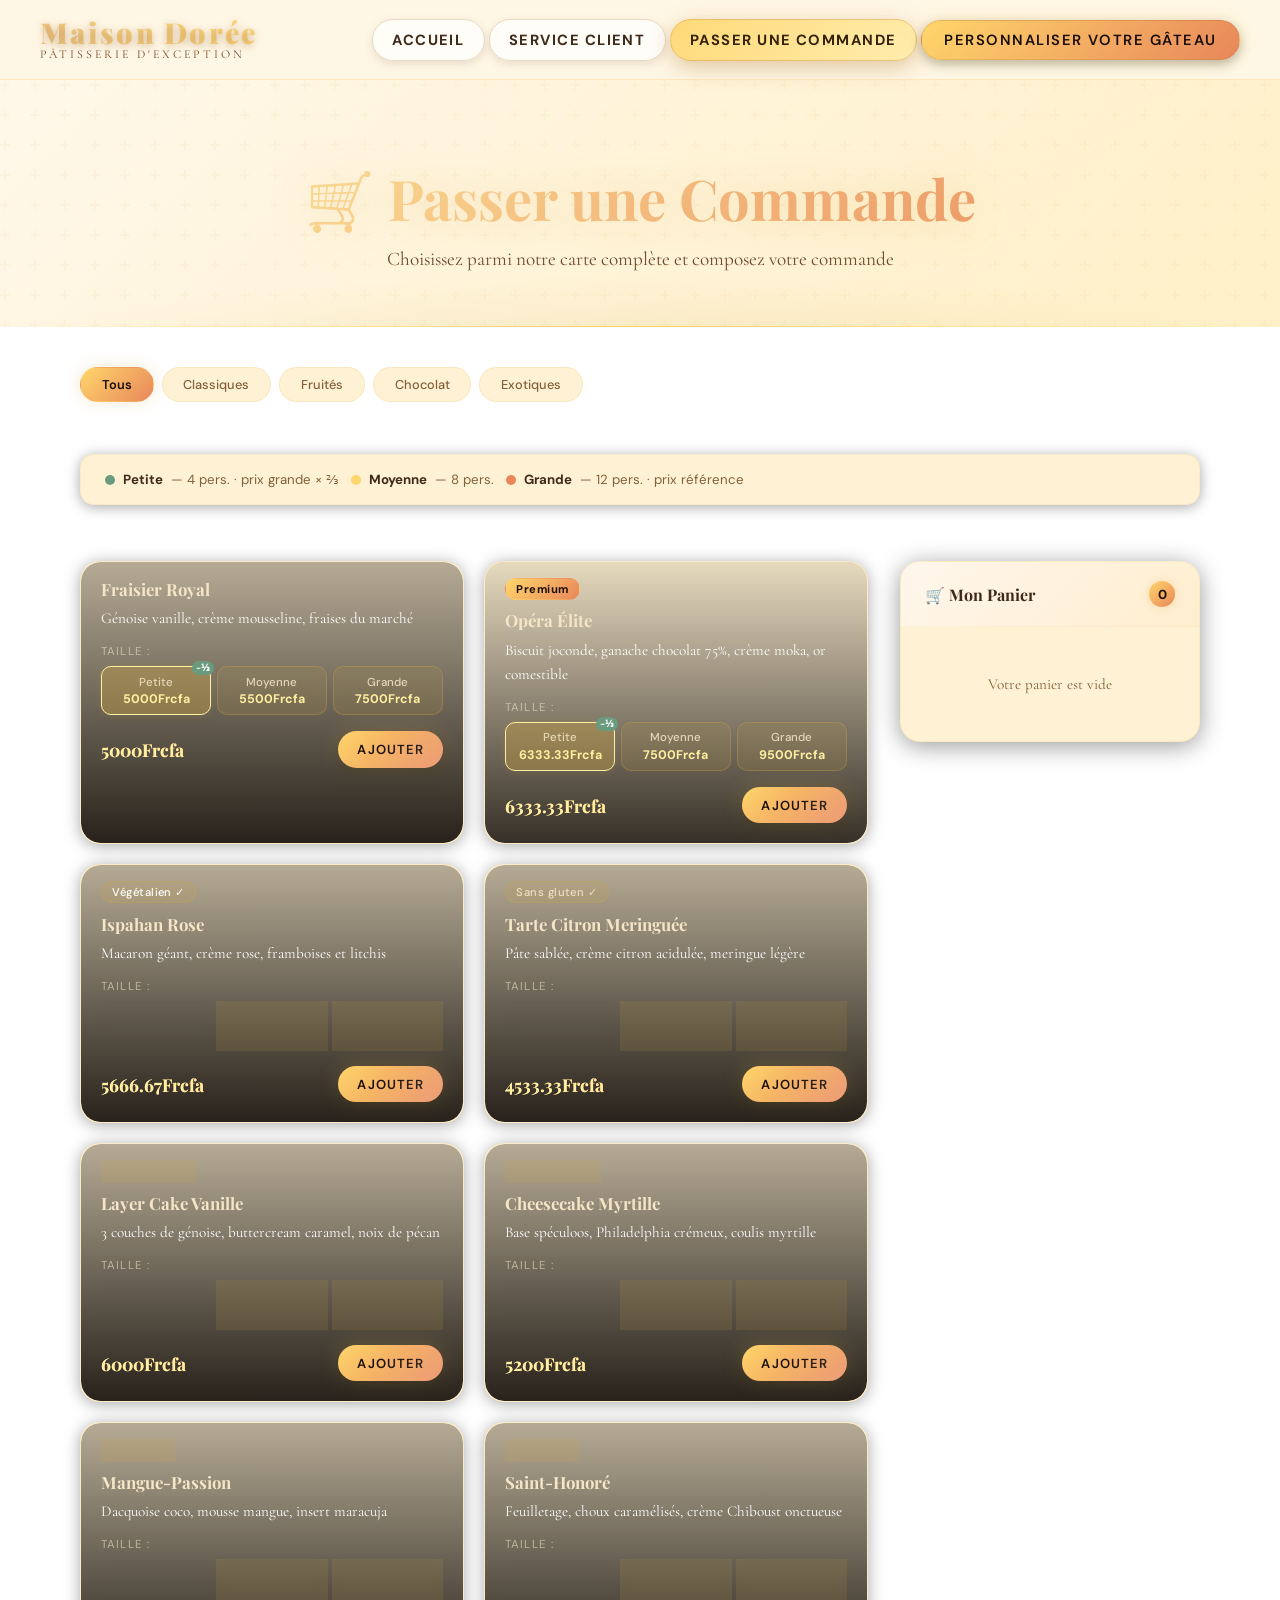
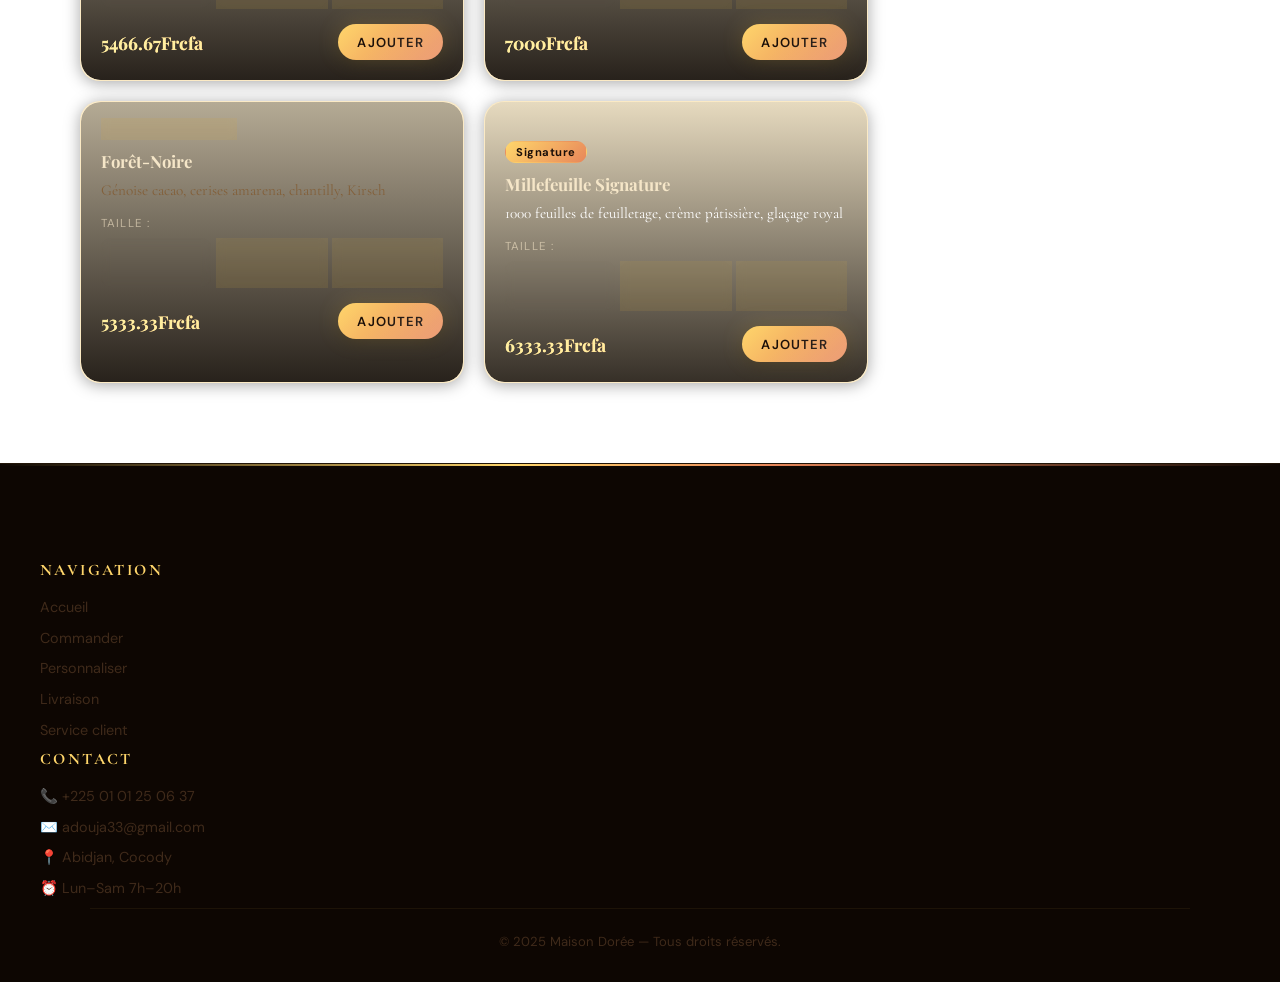
==== commit fb794c67: "Add files via upload" ====
--- a/commande.html
+++ b/commande.html
@@ -510,22 +510,6 @@
   });
 </script>
 
-  <footer>
-    <div class="footer-inner">
-       </div>
-      <div class="footer-col"><h4>Navigation</h4><ul>
-        <li><a href="index.html">Accueil</a></li><li><a href="commande.html">Commander</a></li>
-        <li><a href="personnaliser.html">Personnaliser</a></li>
-        <li><a href="livraison.html">Livraison</a></li>
-        <li><a href="service-client.html">Service client</a></li></ul></div>
-      <div class="footer-col"><h4>Contact</h4><ul>
-        <li><a href="#">📞 +225 01 01 25 06 37</a></li>
-        <li><a href="#">✉️ <span class="__cf_email__" data-cfemail="93d2f7fce6f9f2a0a0d3f4fef2faffbdf0fcfe">adouja33@gmail.com</span></a></li>
-        <li><a href="#">📍 Abidjan, Cocody</a></li>
-        <li><a href="#">⏰ Lun–Sam 7h–20h</a></li></ul></div>
-    </div>
-    <div class="footer-bottom">© 2025 Maison Dorée — Tous droits réservés.</div>
-  </footer>
   <div class="toast" id="toast"></div>
 
   <script data-cfasync="false" src="/cdn-cgi/scripts/5c5dd728/cloudflare-static/email-decode.min.js"></script></body>
--- a/style.css
+++ b/style.css
@@ -0,0 +1,438 @@
+@import url('https://fonts.googleapis.com/css2?family=Playfair+Display:ital,wght@0,400;0,700;0,900;1,400&family=Cormorant+Garamond:ital,wght@0,300;0,400;0,500;1,400&family=DM+Sans:wght@300;400;500&display=swap');
+
+/* ═══════════════════════════════════════════════════
+   MAISON DORÉE — Palette "Velours & Or de Nuit"
+   ═══════════════════════════════════════════════════
+   Concept : fond chocolat noir profond, or cuivré
+   lumineux, abricot chaud, accents emeraude. Premium,
+   dramatique, inoubliable.
+   ═══════════════════════════════════════════════════ */
+
+:root {
+  /* ── FONDS VANILLE / CANDY ── */
+  --cream:      #FFF8E4;          /* fond principal : blanc vanille */
+  --warm-white: #FFFBF2;          /* fond légèrement plus chaud */
+  --surface:    #FFF2D4;          /* cartes / surfaces */
+  --surface-2:  #FFF5E1;          /* cartes hover / élévation 2 */
+  --surface-3:  #FFF8E8;          /* sidebar, résumés */
+
+  /* ── JAUNE BONBON ── */
+  --gold:       #FFD66B;          /* couleur accent bonbon */
+  --gold-light: #FFEFA0;          /* accent clair */
+  --gold-dark:  #D2A444;          /* accent profond */
+  --gold-glow:  rgba(255,214,107,0.26);  /* lueur douce */
+
+  /* ── ABRICOT / ACCENT CHAUD ── */
+  --apricot:    #E8875A;          /* accent secondaire chaud */
+  --apricot-light: rgba(232,135,90,0.15);
+
+  /* ── TEXTES ── */
+  --text-dark:  #3F2A1A;          /* texte principal : brun foncé (lisibilité) */
+  --text-mid:   #6E4A2E;          /* texte secondaire : brun moyen */
+  --text-light: #83603A;          /* texte secondaire clair mais contrasté */
+
+  /* ── COMPATIBILITÉ (anciennes vars → redirigées) ── */
+  --chocolate:        var(--text-dark);
+  --chocolate-mid:    var(--text-mid);
+  --chocolate-light:  var(--gold-light);
+  --rose:             #C47A8A;
+  --rose-light:       rgba(196,122,138,0.15);
+  --sage:             #6A9B7E;
+
+  /* ── OMBRES ── */
+  --shadow-gold:      rgba(212,168,67,0.30);
+  --shadow-chocolate: rgba(0,0,0,0.50);
+}
+
+/* ─── RESET & BASE ─────────────────────────────── */
+*, *::before, *::after { box-sizing: border-box; margin: 0; padding: 0; }
+html { scroll-behavior: smooth; }
+
+/* Réduction des animations pour performance */
+@media (prefers-reduced-motion: reduce) {
+  *, *::before, *::after {
+    animation-duration: 0.01ms !important;
+    animation-iteration-count: 1 !important;
+    transition-duration: 0.01ms !important;
+  }
+}
+
+body {
+  font-family: 'DM Sans', sans-serif;
+  background: linear-gradient(145deg, rgba(255,248,228,1), rgba(255,243,162,0.95));
+  color: var(--text-dark);
+  overflow-x: hidden;
+  background-image: none;
+}
+
+/* ─── SCROLLBAR ────────────────────────────────── */
+::-webkit-scrollbar { width: 6px; }
+::-webkit-scrollbar-track { background: var(--cream); }
+::-webkit-scrollbar-thumb { background: var(--gold-dark); border-radius: 3px; }
+::-webkit-scrollbar-thumb:hover { background: var(--gold); }
+
+/* ─── NAVBAR ────────────────────────────────────── */
+.navbar {
+  position: fixed;
+  top: 0;
+  width: 100%;
+  z-index: 1000;
+  padding: 0 2.5rem;
+  height: 80px;
+  display: flex;
+  align-items: center;
+  justify-content: space-between;
+  background: rgba(255, 247, 228, 0.93);
+  backdrop-filter: blur(18px);
+  -webkit-backdrop-filter: blur(18px);
+  border-bottom: 1px solid rgba(255, 204, 108, 0.35);
+  transition: box-shadow 0.4s, background 0.4s;
+}
+.navbar.scrolled {
+  background: rgba(255, 245, 215, 0.97);
+  box-shadow: 0 4px 25px rgba(110,70,30,0.25);
+}
+
+.nav-logo {
+  display: flex;
+  flex-direction: column;
+  align-items: flex-start;
+  text-decoration: none;
+}
+.nav-logo-name {
+  font-family: 'Playfair Display', serif;
+  font-size: 1.8rem;
+  font-weight: 900;
+  color: #8C4A16;
+  letter-spacing: 0.08em;
+  line-height: 1;
+  background: linear-gradient(90deg, #F4CE88, #FFD97C, #F4CE88);
+  background-clip: text;
+  -webkit-background-clip: text;
+  -webkit-text-fill-color: transparent;
+  text-shadow: 0 2px 8px rgba(142, 88, 34, 0.4);
+  background-size: 200% auto;
+  -webkit-background-clip: text;
+  -webkit-text-fill-color: transparent;
+  background-clip: text;
+  animation: shimmer 4s linear infinite;
+}
+@keyframes shimmer {
+  from { background-position: 0% center; }
+  to   { background-position: 200% center; }
+}
+.nav-logo-tagline {
+  font-family: 'Cormorant Garamond', serif;
+  font-size: 0.75rem;
+  color: #6F3E16;
+  letter-spacing: 0.25em;
+  text-transform: uppercase;
+  opacity: 0.95;
+}
+.nav-logo:hover .nav-logo-tagline {
+  color: #5A3711;
+}
+
+.nav-links {
+  display: flex;
+  align-items: center;
+  gap: 0.25rem;
+  list-style: none;
+}
+.nav-links a {
+  font-family: 'DM Sans', sans-serif;
+  font-size: 0.92rem;
+  font-weight: 700;
+  color: #3F2A1A;
+  text-decoration: none;
+  padding: 0.65rem 1.2rem;
+  border-radius: 50px;
+  letter-spacing: 0.1em;
+  text-transform: uppercase;
+  background: rgba(255, 255, 255, 0.7);
+  border: 1px solid rgba(160, 112, 50, 0.25);
+  box-shadow: 0 3px 10px rgba(101, 56, 19, 0.14);
+  transition: background 0.25s, color 0.25s, transform 0.25s, box-shadow 0.25s;
+}
+.nav-links a:hover,
+.nav-links a:focus {
+  background: rgba(255, 255, 255, 0.95);
+  color: #6E4A2E;
+  transform: translateY(-2px);
+  box-shadow: 0 5px 20px rgba(101,56,19,0.25);
+}
+.nav-links a.active {
+  background: linear-gradient(135deg, rgba(255,214,107,0.9), rgba(255,236,167,0.9));
+  color: #36230E;
+  border: 1px solid rgba(195, 124, 37, 0.35);
+  box-shadow: 0 6px 22px rgba(166, 103, 27, 0.35); 
+}
+
+.nav-cta {
+  background: linear-gradient(135deg, var(--gold), var(--apricot)) !important;
+  color: #1A0E08 !important;
+  border-radius: 50px !important;
+  padding: 0.55rem 1.4rem !important;
+  font-weight: 600 !important;
+  box-shadow: 0 0 20px var(--gold-glow), 0 4px 12px rgba(0,0,0,0.3) !important;
+  transition: transform 0.2s, box-shadow 0.2s !important;
+  -webkit-text-fill-color: #1A0E08 !important;
+}
+.nav-cta:hover {
+  transform: translateY(-2px) !important;
+  box-shadow: 0 0 32px rgba(212,168,67,0.45), 0 8px 20px rgba(0,0,0,0.4) !important;
+}
+
+.nav-hamburger {
+  display: none;
+  flex-direction: column;
+  gap: 5px;
+  cursor: pointer;
+  padding: 8px;
+}
+.nav-hamburger span {
+  display: block;
+  width: 24px;
+  height: 2px;
+  background: var(--gold);
+  border-radius: 2px;
+  transition: all 0.3s;
+}
+
+/* ─── BUTTONS ─────────────────────────────────── */
+.btn-primary {
+  display: inline-flex;
+  align-items: center;
+  gap: 0.5rem;
+  background: linear-gradient(135deg, var(--gold) 0%, var(--apricot) 100%);
+  color: #1A0E08;
+  font-family: 'DM Sans', sans-serif;
+  font-size: 0.85rem;
+  font-weight: 600;
+  letter-spacing: 0.08em;
+  text-transform: uppercase;
+  text-decoration: none;
+  padding: 0.9rem 2.2rem;
+  border-radius: 50px;
+  border: none;
+  cursor: pointer;
+  box-shadow: 0 0 20px var(--gold-glow), 0 4px 16px rgba(0,0,0,0.4);
+  transition: transform 0.2s, box-shadow 0.2s, filter 0.2s;
+  position: relative;
+  overflow: hidden;
+}
+.btn-primary::after {
+  content: '';
+  position: absolute;
+  inset: 0;
+  background: linear-gradient(135deg, transparent 40%, rgba(255,255,255,0.18) 100%);
+  pointer-events: none;
+}
+.btn-primary:hover {
+  transform: translateY(-3px);
+  box-shadow: 0 0 36px rgba(212,168,67,0.5), 0 8px 24px rgba(0,0,0,0.5);
+  filter: brightness(1.08);
+}
+
+.btn-outline {
+  display: inline-flex;
+  align-items: center;
+  gap: 0.5rem;
+  background: transparent;
+  color: var(--gold-light);
+  font-family: 'DM Sans', sans-serif;
+  font-size: 0.85rem;
+  font-weight: 500;
+  letter-spacing: 0.08em;
+  text-transform: uppercase;
+  text-decoration: none;
+  padding: 0.85rem 2.1rem;
+  border-radius: 50px;
+  border: 1.5px solid rgba(212,168,67,0.4);
+  cursor: pointer;
+  transition: background 0.25s, color 0.25s, transform 0.2s, box-shadow 0.25s;
+  backdrop-filter: blur(4px);
+}
+.btn-outline:hover {
+  background: rgba(212,168,67,0.12);
+  border-color: var(--gold);
+  color: var(--gold-light);
+  transform: translateY(-2px);
+  box-shadow: 0 0 20px rgba(212,168,67,0.2);
+}
+
+/* ─── PAGE HEADER (inner pages) ──────────────── */
+.page-header {
+  margin-top: 80px;
+  padding: 5rem 2.5rem 3.5rem;
+  background: linear-gradient(135deg, rgba(255,247,232,0.95), rgba(255,239,196,0.95));
+  text-align: center;
+  position: relative;
+  overflow: hidden;
+}
+/* lignes dorées rayonnantes */
+.page-header::before {
+  content: '';
+  position: absolute;
+  inset: 0;
+  background:
+    radial-gradient(ellipse 80% 60% at 50% 120%, rgba(212,168,67,0.18) 0%, transparent 70%),
+    url("data:image/svg+xml,%3Csvg width='60' height='60' viewBox='0 0 60 60' xmlns='http://www.w3.org/2000/svg'%3E%3Cg fill='none'%3E%3Cg fill='%23D4A843' fill-opacity='0.05'%3E%3Cpath d='M36 34v-4h-2v4h-4v2h4v4h2v-4h4v-2h-4zm0-30V0h-2v4h-4v2h4v4h2V6h4V4h-4zM6 34v-4H4v4H0v2h4v4h2v-4h4v-2H6zM6 4V0H4v4H0v2h4v4h2V6h4V4H6z'/%3E%3C/g%3E%3C/g%3E%3C/svg%3E");
+}
+.page-header::after {
+  content: '';
+  position: absolute;
+  bottom: 0; left: 0; right: 0;
+  height: 1px;
+  background: linear-gradient(90deg, transparent, var(--gold), transparent);
+}
+.page-header h1 {
+  font-family: 'Playfair Display', serif;
+  font-size: clamp(2rem, 5vw, 3.5rem);
+  background: linear-gradient(135deg, var(--gold-light), var(--apricot));
+  -webkit-background-clip: text;
+  -webkit-text-fill-color: transparent;
+  background-clip: text;
+  position: relative;
+  margin-bottom: 0.75rem;
+  filter: drop-shadow(0 0 20px rgba(212,168,67,0.3));
+}
+.page-header p {
+  font-family: 'Cormorant Garamond', serif;
+  font-size: 1.2rem;
+  color: var(--text-mid);
+  position: relative;
+}
+
+/* ─── SECTION HEADER ─────────────────────────── */
+.section-header { text-align: center; margin-bottom: 3rem; }
+.section-eyebrow {
+  display: inline-block;
+  font-family: 'DM Sans', sans-serif;
+  font-size: 0.72rem;
+  letter-spacing: 0.25em;
+  text-transform: uppercase;
+  color: var(--apricot);
+  margin-bottom: 0.75rem;
+  position: relative;
+}
+.section-eyebrow::before,
+.section-eyebrow::after {
+  content: '✦';
+  margin: 0 0.6em;
+  opacity: 0.5;
+  font-size: 0.65rem;
+}
+.section-header h2 {
+  font-family: 'Playfair Display', serif;
+  font-size: clamp(1.8rem, 3vw, 2.6rem);
+  color: var(--text-dark);
+  margin-bottom: 0.75rem;
+}
+.section-header p { color: var(--text-light); font-family: 'Cormorant Garamond', serif; font-size: 1.1rem; }
+
+/* ─── FOOTER ──────────────────────────────────── */
+footer {
+  background: #0D0602;
+  color: var(--text-dark);
+  padding: 3.5rem 2.5rem 2rem;
+  border-top: 1px solid rgba(212,168,67,0.1);
+  position: relative;
+}
+footer::before {
+  content: '';
+  position: absolute;
+  top: 0; left: 0; right: 0;
+  height: 2px;
+  background: linear-gradient(90deg, transparent 0%, var(--gold) 40%, var(--apricot) 60%, transparent 100%);
+}
+.footer-inner {
+  max-width: 1100px;
+  margin: 0 auto;
+  display: grid;
+  grid-template-columns: 2fr 1fr 1fr;
+  gap: 3rem;
+  margin-bottom: 2.5rem;
+}
+.footer-brand-name {
+  font-family: 'Playfair Display', serif;
+  font-size: 1.6rem;
+  background: linear-gradient(135deg, var(--gold-light), var(--apricot));
+  -webkit-background-clip: text;
+  -webkit-text-fill-color: transparent;
+  background-clip: text;
+  margin-bottom: 0.75rem;
+}
+.footer-brand-desc { font-size: 0.9rem; color: var(--text-mid); line-height: 1.8; }
+.footer-col h4 {
+  font-family: 'Cormorant Garamond', serif;
+  font-size: 1rem;
+  color: var(--gold);
+  letter-spacing: 0.15em;
+  text-transform: uppercase;
+  margin-bottom: 1rem;
+}
+.footer-col ul { list-style: none; }
+.footer-col ul li { margin-bottom: 0.6rem; }
+.footer-col ul li a {
+  color: var(--text-dark);
+  text-decoration: none;
+  font-size: 0.9rem;
+  transition: color 0.2s;
+}
+.footer-col ul li a:hover { color: var(--gold-light); }
+.footer-bottom {
+  border-top: 1px solid rgba(212,168,67,0.08);
+  padding-top: 1.5rem;
+  text-align: center;
+  font-size: 0.82rem;
+  color: var(--text-dark);
+  max-width: 1100px;
+  margin: 0 auto;
+}
+
+/* ─── TOAST ───────────────────────────────────── */
+.toast {
+  position: fixed;
+  bottom: 2rem;
+  right: 2rem;
+  background: var(--surface-2);
+  color: var(--text-dark);
+  padding: 1rem 1.5rem;
+  border-radius: 12px;
+  font-size: 0.9rem;
+  border-left: 3px solid var(--gold);
+  box-shadow: 0 8px 40px rgba(0,0,0,0.6), 0 0 20px rgba(212,168,67,0.15);
+  z-index: 9999;
+  transform: translateY(100px);
+  opacity: 0;
+  transition: all 0.4s cubic-bezier(0.34,1.56,0.64,1);
+}
+.toast.show { transform: translateY(0); opacity: 1; }
+
+/* ─── SCROLLING GLOW DIVIDER ─────────────────── */
+.glow-divider {
+  height: 1px;
+  background: linear-gradient(90deg, transparent, var(--gold-dark), var(--apricot), var(--gold-dark), transparent);
+  opacity: 0.4;
+  margin: 0;
+}
+
+/* ─── RESPONSIVE ──────────────────────────────── */
+@media (max-width: 768px) {
+  .nav-links {
+    display: none;
+    flex-direction: column;
+    position: absolute;
+    top: 80px; left: 0;
+    width: 100%;
+    background: rgba(15,8,3,0.98);
+    backdrop-filter: blur(20px);
+    padding: 1rem;
+    border-bottom: 1px solid rgba(212,168,67,0.15);
+    gap: 0.25rem;
+  }
+  .nav-links.open { display: flex; }
+  .nav-hamburger { display: flex; }
+  .footer-inner { grid-template-columns: 1fr; gap: 2rem; }
+}
--- a/commande.css
+++ b/commande.css
@@ -1,4 +1,6 @@
-/* ── COMMANDE.CSS — v2 avec tailles + prépaiement ─── */
+/* ═══════════════════════════════════════════════
+   COMMANDE.CSS — Maison Dorée · Dark Edition
+   ═══════════════════════════════════════════════ */
 
 .commande-main {
   max-width: 1200px;
@@ -10,9 +12,7 @@
   align-items: start;
 }
 
-
-
-/* ── LÉGENDE TAILLES ─────────────────────────────────── */
+/* ── LÉGENDE TAILLES ─────────────────────────── */
 .sizes-legend {
   grid-column: 1 / -1;
   display: flex;
@@ -20,27 +20,18 @@
   gap: 0.75rem;
   margin-bottom: 1.5rem;
   padding: 1rem 1.5rem;
-  background: white;
+  background: var(--surface);
   border-radius: 14px;
-  border: 1px solid rgba(201,151,74,0.15);
-}
-.size-pill {
-  display: flex;
-  align-items: center;
-  gap: 0.5rem;
-  font-size: 0.83rem;
-  color: var(--text-mid);
-}
-.size-pill strong { color: var(--chocolate); }
+  border: 1px solid rgba(212,168,67,0.1);
+  box-shadow: 0 2px 14px rgba(0,0,0,0.35);
+}
+.size-pill { display: flex; align-items: center; gap: 0.5rem; font-size: 0.83rem; color: var(--text-light); }
+.size-pill strong { color: var(--text-dark); }
 .size-pill em { font-style: normal; color: var(--text-light); }
-.spill-dot {
-  width: 10px; height: 10px;
-  border-radius: 50%;
-  flex-shrink: 0;
-}
+.spill-dot { width: 10px; height: 10px; border-radius: 50%; flex-shrink: 0; }
 .size-s .spill-dot { background: var(--sage); }
 .size-m .spill-dot { background: var(--gold); }
-.size-l .spill-dot { background: var(--chocolate-light); }
+.size-l .spill-dot { background: var(--apricot); }
 
 .filter-bar {
   display: flex;
@@ -50,21 +41,27 @@
   grid-column: 1 / -1;
 }
 .filter-btn {
-  background: white;
-  border: 2px solid rgba(201,151,74,0.2);
+  background: var(--surface);
+  border: 1.5px solid rgba(212,168,67,0.15);
   border-radius: 50px;
   padding: 0.5rem 1.3rem;
   font-family: 'DM Sans', sans-serif;
-  font-size: 0.82rem;
+  font-size: 0.8rem;
   font-weight: 500;
-  color: var(--text-mid);
+  color: var(--text-light);
   cursor: pointer;
   transition: all 0.2s;
 }
-.filter-btn:hover { border-color: var(--gold); color: var(--chocolate); }
-.filter-btn.active { background: var(--chocolate); border-color: var(--chocolate); color: var(--cream); }
-
-
+.filter-btn:hover { border-color: var(--gold); color: var(--text-dark); background: rgba(212,168,67,0.06); }
+.filter-btn.active {
+  background: linear-gradient(135deg, var(--gold), var(--apricot));
+  border-color: transparent;
+  color: #1A0E08;
+  font-weight: 600;
+  box-shadow: 0 0 16px rgba(212,168,67,0.25);
+}
+
+/* ── PRODUCT GRID ────────────────────────────── */
 .products-grid {
   display: grid;
   grid-template-columns: repeat(auto-fill, minmax(250px, 1fr));
@@ -72,46 +69,51 @@
   align-content: start;
 }
 .product-card {
-  background: white;
+  background: var(--surface);
   border-radius: 20px;
   overflow: hidden;
-  border: 1px solid rgba(201,151,74,0.12);
-  box-shadow: 0 2px 16px rgba(61,31,10,0.08);
-  transition: transform 0.25s, box-shadow 0.25s;
-}
-.product-card:hover { transform: translateY(-5px); box-shadow: 0 12px 36px rgba(201,151,74,0.2); }
+  border: 1px solid rgba(212,168,67,0.1);
+  box-shadow: 0 2px 16px rgba(0,0,0,0.35);
+  transition: transform 0.25s, box-shadow 0.25s, border-color 0.25s;
+}
+.product-card:hover {
+  transform: translateY(-6px);
+  box-shadow: 0 16px 40px rgba(0,0,0,0.5), 0 0 20px rgba(212,168,67,0.08);
+  border-color: rgba(212,168,67,0.22);
+}
 
 .product-img {
   font-size: 3.5rem;
   text-align: center;
   padding: 2rem 1rem 1rem;
-  background: linear-gradient(160deg, var(--cream), white);
+  background: linear-gradient(160deg, var(--surface-2), var(--surface));
   line-height: 1;
 }
 .product-body { padding: 1rem 1.25rem 1.25rem; }
 .product-tags { display: flex; gap: 0.4rem; flex-wrap: wrap; margin-bottom: 0.6rem; }
 .tag {
   display: inline-block;
-  background: rgba(201,151,74,0.1);
-  border: 1px solid rgba(201,151,74,0.2);
+  background: rgba(212,168,67,0.08);
+  border: 1px solid rgba(212,168,67,0.18);
   border-radius: 50px;
   padding: 0.18rem 0.65rem;
   font-size: 0.7rem; font-weight: 500;
-  color: var(--chocolate); letter-spacing: 0.04em;
-}
-.gold-tag { background: var(--gold); border-color: var(--gold); color: white; }
-.product-body h3 { font-family: 'Playfair Display', serif; font-size: 1.05rem; color: var(--chocolate); margin-bottom: 0.4rem; }
+  color: var(--text-mid); letter-spacing: 0.04em;
+}
+.gold-tag {
+  background: linear-gradient(135deg, var(--gold), var(--apricot));
+  border-color: transparent;
+  color: #1A0E08;
+  font-weight: 700;
+}
+.product-body h3 { font-family: 'Playfair Display', serif; font-size: 1.05rem; color: var(--text-dark); margin-bottom: 0.4rem; }
 .product-body p { font-family: 'Cormorant Garamond', serif; font-size: 0.95rem; color: var(--text-light); line-height: 1.6; margin-bottom: 0.85rem; }
 
-/* ── SÉLECTEUR DE TAILLE (3 boutons) ─────────────────── */
+/* ── SÉLECTEUR DE TAILLE ────────────────────── */
 .product-options { margin-bottom: 1rem; }
-.product-options label { font-size: 0.75rem; text-transform: uppercase; letter-spacing: 0.08em; color: var(--text-light); display: block; margin-bottom: 0.45rem; }
-
-.size-selector {
-  display: grid;
-  grid-template-columns: 1fr 1fr 1fr;
-  gap: 0.35rem;
-}
+.product-options label { font-size: 0.72rem; text-transform: uppercase; letter-spacing: 0.1em; color: var(--text-light); display: block; margin-bottom: 0.45rem; }
+
+.size-selector { display: grid; grid-template-columns: 1fr 1fr 1fr; gap: 0.35rem; }
 .size-btn {
   display: flex;
   flex-direction: column;
@@ -119,25 +121,23 @@
   gap: 0.1rem;
   padding: 0.45rem 0.3rem;
   border-radius: 10px;
-  border: 2px solid rgba(201,151,74,0.18);
-  background: var(--cream);
+  border: 1.5px solid rgba(212,168,67,0.12);
+  background: var(--surface-2);
   cursor: pointer;
   transition: all 0.2s;
   font-family: 'DM Sans', sans-serif;
 }
-.size-btn span { font-size: 0.72rem; font-weight: 500; color: var(--text-mid); }
-.size-btn em { font-size: 0.78rem; font-style: normal; font-weight: 700; color: var(--gold-dark); }
-
-.size-btn:hover { border-color: var(--gold); background: rgba(201,151,74,0.06); }
+.size-btn span { font-size: 0.72rem; font-weight: 500; color: var(--text-light); }
+.size-btn em { font-size: 0.78rem; font-style: normal; font-weight: 700; color: var(--gold); }
+.size-btn:hover { border-color: var(--gold); background: rgba(212,168,67,0.08); }
 .size-btn.active {
   border-color: var(--gold);
-  background: linear-gradient(135deg, rgba(201,151,74,0.12), rgba(201,151,74,0.06));
-  box-shadow: 0 2px 8px rgba(201,151,74,0.2);
-}
-.size-btn.active span { color: var(--chocolate); }
-.size-btn.active em { color: var(--gold-dark); }
-
-/* Badge de taille sur les boutons */
+  background: linear-gradient(135deg, rgba(212,168,67,0.15), rgba(212,168,67,0.06));
+  box-shadow: 0 0 10px rgba(212,168,67,0.15);
+}
+.size-btn.active span { color: var(--text-dark); }
+.size-btn.active em { color: var(--gold-light); }
+
 .size-btn[data-size="petite"] { position: relative; }
 .size-btn[data-size="petite"]::after {
   content: '−⅓';
@@ -152,61 +152,84 @@
 }
 
 .product-footer { display: flex; align-items: center; justify-content: space-between; }
-.product-price { font-family: 'Playfair Display', serif; font-size: 1.1rem; color: var(--gold-dark); font-weight: 700; }
-
-/* ── PANIER ──── */
+.product-price {
+  font-family: 'Playfair Display', serif;
+  font-size: 1.1rem;
+  background: linear-gradient(135deg, var(--gold-light), var(--apricot));
+  -webkit-background-clip: text;
+  -webkit-text-fill-color: transparent;
+  background-clip: text;
+  font-weight: 700;
+}
+
+/* ── PANIER SIDEBAR ──────────────────────────── */
 .cart-sidebar {
-  background: white;
+  background: var(--surface);
   border-radius: 20px;
-  border: 1px solid rgba(201,151,74,0.15);
-  box-shadow: 0 4px 24px rgba(61,31,10,0.1);
+  border: 1px solid rgba(212,168,67,0.12);
+  box-shadow: 0 4px 24px rgba(0,0,0,0.4);
   position: sticky;
   top: 100px;
   overflow: hidden;
 }
 .cart-header {
-  background: var(--chocolate);
+  background: linear-gradient(135deg, rgba(255,247,237,0.95), rgba(255,238,206,0.95));
   padding: 1.2rem 1.5rem;
   display: flex; align-items: center; justify-content: space-between;
-}
-.cart-header h3 { font-family: 'Playfair Display', serif; color: var(--cream); font-size: 1rem; }
+  border-bottom: 1px solid rgba(212,168,67,0.1);
+}
+.cart-header h3 { font-family: 'Playfair Display', serif; color: var(--text-dark); font-size: 1rem; }
 .cart-count {
-  background: var(--gold); color: white;
+  background: linear-gradient(135deg, var(--gold), var(--apricot));
+  color: #1A0E08;
   width: 26px; height: 26px; border-radius: 50%;
   display: flex; align-items: center; justify-content: center;
   font-size: 0.82rem; font-weight: 700;
+  box-shadow: 0 0 10px rgba(212,168,67,0.3);
 }
 .cart-items { padding: 1rem; min-height: 100px; max-height: 360px; overflow-y: auto; }
 .cart-empty { text-align: center; color: var(--text-light); font-family: 'Cormorant Garamond', serif; font-size: 0.95rem; padding: 2rem 0; }
 .cart-item {
   display: flex; align-items: center; gap: 0.75rem;
-  padding: 0.75rem 0; border-bottom: 1px solid var(--cream);
+  padding: 0.75rem 0;
+  border-bottom: 1px solid rgba(212,168,67,0.08);
 }
 .cart-item:last-child { border-bottom: none; }
 .cart-item-icon { font-size: 1.5rem; }
 .cart-item-info { flex: 1; }
-.cart-item-name { font-size: 0.85rem; font-weight: 500; color: var(--chocolate); }
+.cart-item-name { font-size: 0.85rem; font-weight: 500; color: var(--text-dark); }
 .cart-item-size { font-size: 0.75rem; color: var(--text-light); margin: 0.1rem 0; }
-.cart-item-price { font-size: 0.82rem; color: var(--gold-dark); font-weight: 600; }
+.cart-item-price { font-size: 0.82rem; color: var(--gold); font-weight: 600; }
 .cart-item-qty { display: flex; align-items: center; gap: 0.4rem; }
 .cart-item-qty button {
   width: 24px; height: 24px; border-radius: 50%;
-  border: 1.5px solid var(--gold-light); background: none;
-  color: var(--chocolate); font-size: 0.95rem; cursor: pointer;
+  border: 1px solid rgba(212,168,67,0.25); background: none;
+  color: var(--text-mid); font-size: 0.95rem; cursor: pointer;
   display: flex; align-items: center; justify-content: center;
   transition: all 0.15s;
 }
-.cart-item-qty button:hover { background: var(--gold); color: white; border-color: var(--gold); }
-.cart-item-qty span { font-size: 0.9rem; font-weight: 600; min-width: 18px; text-align: center; }
-.cart-footer { padding: 1rem 1.5rem; border-top: 1px solid var(--cream); }
-.cart-total { font-size: 0.95rem; color: var(--text-mid); margin-bottom: 0.75rem; }
-.cart-total strong { font-family: 'Playfair Display', serif; font-size: 1.3rem; color: var(--chocolate); }
-
-/* ── MODAL ──── */
+.cart-item-qty button:hover {
+  background: linear-gradient(135deg, var(--gold), var(--apricot));
+  color: #1A0E08;
+  border-color: transparent;
+}
+.cart-item-qty span { font-size: 0.9rem; font-weight: 600; min-width: 18px; text-align: center; color: var(--text-dark); }
+.cart-footer { padding: 1rem 1.5rem; border-top: 1px solid rgba(212,168,67,0.08); }
+.cart-total { font-size: 0.95rem; color: var(--text-light); margin-bottom: 0.75rem; }
+.cart-total strong {
+  font-family: 'Playfair Display', serif;
+  font-size: 1.3rem;
+  background: linear-gradient(135deg, var(--gold-light), var(--apricot));
+  -webkit-background-clip: text;
+  -webkit-text-fill-color: transparent;
+  background-clip: text;
+}
+
+/* ── MODAL ───────────────────────────────────── */
 .modal-overlay {
   position: fixed; inset: 0;
-  background: rgba(61,31,10,0.6);
-  backdrop-filter: blur(6px);
+  background: rgba(0,0,0,0.75);
+  backdrop-filter: blur(8px);
   z-index: 2000;
   display: flex; align-items: center; justify-content: center;
   padding: 1.5rem;
@@ -215,25 +238,26 @@
 }
 .modal-overlay.open { opacity: 1; pointer-events: all; }
 .modal-box {
-  background: white; border-radius: 24px;
+  background: var(--surface);
+  border-radius: 24px;
   padding: 2rem 2.5rem 2.5rem;
   max-width: 560px; width: 100%;
   position: relative;
-  box-shadow: 0 24px 80px rgba(0,0,0,0.25);
+  box-shadow: 0 24px 80px rgba(0,0,0,0.7), 0 0 0 1px rgba(212,168,67,0.15);
   max-height: 92vh; overflow-y: auto;
-  transition: transform 0.3s;
+  border: 1px solid rgba(212,168,67,0.12);
 }
 .modal-close {
   position: absolute; top: 1rem; right: 1rem;
-  background: var(--cream); border: none;
+  background: rgba(212,168,67,0.1); border: none;
   width: 34px; height: 34px; border-radius: 50%;
-  cursor: pointer; font-size: 0.9rem; color: var(--text-mid);
-  display: flex; align-items: center; justify-content: center;
-  transition: background 0.2s;
-}
-.modal-close:hover { background: var(--gold-light); }
-
-/* Barre d'étapes */
+  cursor: pointer; font-size: 0.9rem; color: var(--text-light);
+  display: flex; align-items: center; justify-content: center;
+  transition: background 0.2s, color 0.2s;
+}
+.modal-close:hover { background: rgba(212,168,67,0.2); color: var(--text-dark); }
+
+/* Barre d'étapes modal */
 .modal-steps {
   display: flex; align-items: center; justify-content: center;
   gap: 0; margin-bottom: 1.75rem;
@@ -242,108 +266,130 @@
   display: flex; align-items: center; gap: 0.4rem;
   font-size: 0.78rem; font-weight: 500;
   color: var(--text-light); text-transform: uppercase; letter-spacing: 0.07em;
-  opacity: 0.45; transition: opacity 0.3s;
-}
-.mstep.active { opacity: 1; color: var(--chocolate); }
+  opacity: 0.4; transition: opacity 0.3s;
+}
+.mstep.active { opacity: 1; color: var(--gold-light); }
 .mstep span {
   width: 26px; height: 26px; border-radius: 50%;
-  background: rgba(201,151,74,0.15); color: var(--text-light);
+  background: rgba(212,168,67,0.1); color: var(--text-light);
   display: flex; align-items: center; justify-content: center;
   font-size: 0.78rem; font-weight: 700; transition: all 0.3s;
 }
-.mstep.active span { background: var(--gold); color: white; }
-.mstep-line { width: 30px; height: 2px; background: var(--gold-light); margin: 0 0.25rem 0.1rem; }
-
-.modal-box h2 { font-family: 'Playfair Display', serif; font-size: 1.4rem; color: var(--chocolate); margin-bottom: 0.35rem; }
+.mstep.active span {
+  background: linear-gradient(135deg, var(--gold), var(--apricot));
+  color: #1A0E08;
+  box-shadow: 0 0 12px rgba(212,168,67,0.3);
+}
+.mstep-line { width: 30px; height: 1px; background: rgba(212,168,67,0.15); margin: 0 0.25rem 0.1rem; }
+
+.modal-box h2 { font-family: 'Playfair Display', serif; font-size: 1.4rem; color: var(--text-dark); margin-bottom: 0.35rem; }
 .modal-sub { font-family: 'Cormorant Garamond', serif; color: var(--text-light); font-size: 1rem; margin-bottom: 1.5rem; }
 
-/* Formulaire */
+/* Formulaire modal */
 .form-grid { display: grid; grid-template-columns: 1fr 1fr; gap: 1rem; }
 .form-group { display: flex; flex-direction: column; gap: 0.35rem; }
 .form-group.full { grid-column: 1 / -1; }
-.form-group label { font-size: 0.75rem; text-transform: uppercase; letter-spacing: 0.09em; color: var(--text-light); font-weight: 500; }
+.form-group label { font-size: 0.72rem; text-transform: uppercase; letter-spacing: 0.1em; color: var(--text-light); font-weight: 500; }
 .form-group input, .form-group select, .form-group textarea {
   padding: 0.7rem 0.9rem;
-  border: 1.5px solid rgba(201,151,74,0.22); border-radius: 10px;
-  font-family: 'DM Sans', sans-serif; font-size: 0.9rem; color: var(--chocolate);
-  background: var(--cream); outline: none; transition: border-color 0.2s;
+  border: 1.5px solid rgba(212,168,67,0.12); border-radius: 10px;
+  font-family: 'DM Sans', sans-serif; font-size: 0.9rem; color: var(--text-dark);
+  background: var(--surface-2); outline: none; transition: border-color 0.2s, box-shadow 0.2s;
   resize: vertical;
 }
-.form-group input:focus, .form-group select:focus, .form-group textarea:focus { border-color: var(--gold); }
+.form-group input:focus, .form-group select:focus, .form-group textarea:focus {
+  border-color: var(--gold);
+  box-shadow: 0 0 0 3px rgba(212,168,67,0.1);
+}
 .form-group textarea { min-height: 80px; }
-.form-group select { appearance: none; background-image: url("data:image/svg+xml,%3Csvg xmlns='http://www.w3.org/2000/svg' width='10' height='6'%3E%3Cpath d='M0 0l5 6 5-6z' fill='%23C9974A'/%3E%3C/svg%3E"); background-repeat: no-repeat; background-position: right 0.9rem center; }
+.form-group select {
+  appearance: none;
+  background-image: url("data:image/svg+xml,%3Csvg xmlns='http://www.w3.org/2000/svg' width='10' height='6'%3E%3Cpath d='M0 0l5 6 5-6z' fill='%23D4A843'/%3E%3C/svg%3E");
+  background-repeat: no-repeat;
+  background-position: right 0.9rem center;
+  cursor: pointer;
+}
 
 /* Récap montant */
 .recap-amount {
-  background: var(--cream); border-radius: 12px;
+  background: rgba(212,168,67,0.05);
+  border-radius: 12px;
   padding: 1rem 1.25rem; margin-bottom: 1.5rem;
-  border: 1px solid rgba(201,151,74,0.18);
-}
-.recap-row { display: flex; justify-content: space-between; align-items: center; padding: 0.3rem 0; font-size: 0.88rem; color: var(--text-mid); }
-.recap-total { border-top: 1px solid rgba(201,151,74,0.2); margin-top: 0.4rem; padding-top: 0.6rem; font-size: 1rem; font-weight: 600; color: var(--chocolate); }
+  border: 1px solid rgba(212,168,67,0.12);
+}
+.recap-row { display: flex; justify-content: space-between; align-items: center; padding: 0.3rem 0; font-size: 0.88rem; color: var(--text-light); }
+.recap-total { border-top: 1px solid rgba(212,168,67,0.1); margin-top: 0.4rem; padding-top: 0.6rem; font-size: 1rem; font-weight: 600; color: var(--gold-light); }
 
 /* Modes de paiement */
 .payment-methods { display: flex; flex-direction: column; gap: 0.65rem; margin-bottom: 1.5rem; }
 .pay-option {
   display: flex; align-items: center; gap: 0.85rem;
   padding: 0.9rem 1rem; border-radius: 14px;
-  border: 2px solid rgba(201,151,74,0.18);
+  border: 1.5px solid rgba(212,168,67,0.12);
   cursor: pointer; transition: all 0.2s;
-  background: white;
+  background: var(--surface-2);
 }
 .pay-option input { display: none; }
-.pay-option:hover { border-color: var(--gold); background: rgba(201,151,74,0.04); }
-.pay-option.active { border-color: var(--gold); background: rgba(201,151,74,0.07); }
+.pay-option:hover { border-color: rgba(212,168,67,0.3); background: rgba(212,168,67,0.05); }
+.pay-option.active { border-color: rgba(212,168,67,0.35); background: rgba(212,168,67,0.08); box-shadow: 0 0 12px rgba(212,168,67,0.1); }
 .pay-icon { font-size: 1.5rem; flex-shrink: 0; }
 .pay-info { flex: 1; }
-.pay-info strong { display: block; font-size: 0.9rem; color: var(--chocolate); }
+.pay-info strong { display: block; font-size: 0.9rem; color: var(--text-dark); }
 .pay-info span { font-size: 0.78rem; color: var(--text-light); }
 .pay-check {
   width: 22px; height: 22px; border-radius: 50%;
-  background: transparent; border: 2px solid var(--gold-light);
+  background: transparent; border: 1.5px solid rgba(212,168,67,0.25);
   color: transparent; font-size: 0.75rem; font-weight: 700;
   display: flex; align-items: center; justify-content: center;
   transition: all 0.2s;
 }
-.pay-option.active .pay-check { background: var(--gold); border-color: var(--gold); color: white; }
+.pay-option.active .pay-check {
+  background: linear-gradient(135deg, var(--gold), var(--apricot));
+  border-color: transparent;
+  color: #1A0E08;
+  box-shadow: 0 0 8px rgba(212,168,67,0.3);
+}
 
 .pay-fields { margin-top: 0.5rem; display: flex; flex-direction: column; gap: 0.85rem; }
 .pay-instruction {
   display: flex; align-items: flex-start; gap: 0.6rem;
-  background: rgba(201,151,74,0.08); border-left: 3px solid var(--gold);
+  background: rgba(212,168,67,0.06); border-left: 2px solid var(--gold);
   border-radius: 0 10px 10px 0;
-  padding: 0.75rem 1rem; font-size: 0.85rem; color: var(--text-mid);
+  padding: 0.75rem 1rem; font-size: 0.85rem; color: var(--text-light);
 }
 
 .btn-back-modal {
-  background: none; border: 1px solid var(--gold-light);
+  background: none; border: 1px solid rgba(212,168,67,0.2);
   border-radius: 50px; padding: 0.4rem 1rem;
-  font-size: 0.82rem; color: var(--text-mid); cursor: pointer;
+  font-size: 0.82rem; color: var(--text-light); cursor: pointer;
   margin-bottom: 1.25rem; transition: all 0.2s;
 }
-.btn-back-modal:hover { background: var(--cream); }
-
-/* Succès */
+.btn-back-modal:hover { background: rgba(212,168,67,0.08); color: var(--text-dark); border-color: var(--gold); }
+
+/* Succès modal */
 .confirm-success { text-align: center; padding: 1rem 0; }
 .confirm-check {
   width: 72px; height: 72px; border-radius: 50%;
-  background: linear-gradient(135deg, var(--gold), var(--gold-dark));
-  color: white; font-size: 2rem; font-weight: 700;
+  background: linear-gradient(135deg, var(--gold), var(--apricot));
+  color: #1A0E08; font-size: 2rem; font-weight: 700;
   display: flex; align-items: center; justify-content: center;
   margin: 0 auto 1.25rem;
+  box-shadow: 0 0 30px rgba(212,168,67,0.4);
   animation: popIn 0.5s cubic-bezier(0.34,1.56,0.64,1) both;
 }
 @keyframes popIn { from{transform:scale(0);opacity:0;} to{transform:scale(1);opacity:1;} }
-.confirm-success h2 { font-family:'Playfair Display',serif; font-size:1.6rem; color:var(--chocolate); margin-bottom:0.5rem; }
-.confirm-success p { color:var(--text-mid); font-family:'Cormorant Garamond',serif; font-size:1.05rem; }
+.confirm-success h2 { font-family:'Playfair Display',serif; font-size:1.6rem; color:var(--text-dark); margin-bottom:0.5rem; }
+.confirm-success p { color:var(--text-light); font-family:'Cormorant Garamond',serif; font-size:1.05rem; }
 .confirm-ref {
-  display: inline-block; background: var(--cream);
-  border: 1px solid rgba(201,151,74,0.3); border-radius: 8px;
+  display: inline-block;
+  background: rgba(212,168,67,0.08);
+  border: 1px solid rgba(212,168,67,0.25);
+  border-radius: 8px;
   padding: 0.5rem 1rem; font-family: monospace; font-size: 0.88rem;
-  color: var(--chocolate-mid); margin-top: 0.75rem;
-}
-
-/* ── RESPONSIVE ──────────────────────────────────────── */
+  color: var(--gold); margin-top: 0.75rem;
+}
+
+/* ── RESPONSIVE ──────────────────────────────── */
 @media (max-width: 900px) {
   .commande-main { grid-template-columns: 1fr; }
   .cart-sidebar { position: static; }
@@ -351,7 +397,7 @@
   .sizes-legend { flex-direction: column; }
 }
 
-/* ── CARTES AVEC IMAGE EN ARRIÈRE-PLAN ─────────────────── */
+/* ── CARTES AVEC IMAGE EN ARRIÈRE-PLAN ────────── */
 .product-card[style*="background-image"] {
   background-size: cover !important;
   background-position: center !important;
@@ -359,79 +405,60 @@
 }
 .product-card[style*="background-image"]::before {
   content: '';
-  position: absolute;
-  inset: 0;
-  background: linear-gradient(
-    to bottom,
-    rgba(61,31,10,0.25) 0%,
-    rgba(61,31,10,0.55) 60%,
-    rgba(61,31,10,0.80) 100%
-  );
+  position: absolute; inset: 0;
+  background: linear-gradient(to bottom, rgba(10,5,2,0.3) 0%, rgba(10,5,2,0.65) 60%, rgba(10,5,2,0.88) 100%);
   border-radius: 20px;
-  pointer-events: none;
-  z-index: 0;
+  pointer-events: none; z-index: 0;
 }
 .product-card[style*="background-image"] .product-body {
-  position: relative;
-  z-index: 1;
-  background: transparent !important;
-}
-.product-card[style*="background-image"] h3 {
-  color: white !important;
-}
+  position: relative; z-index: 1; background: transparent !important;
+}
+.product-card[style*="background-image"] h3 { color: #F5E6C8 !important; }
 .product-card[style*="background-image"] .size-btn {
-  background: rgba(255,255,255,0.15);
-  border-color: rgba(255,255,255,0.35);
+  background: rgba(212,168,67,0.12);
+  border-color: rgba(212,168,67,0.3);
   backdrop-filter: blur(4px);
 }
-.product-card[style*="background-image"] .size-btn span { color: white; }
+.product-card[style*="background-image"] .size-btn span { color: rgba(245,230,200,0.85); }
 .product-card[style*="background-image"] .size-btn em { color: var(--gold-light); }
 .product-card[style*="background-image"] .size-btn.active {
-  background: rgba(201,151,74,0.5);
+  background: rgba(212,168,67,0.35);
   border-color: var(--gold-light);
 }
-.product-card[style*="background-image"] .product-price { color: var(--gold-light) !important; }
-.product-card[style*="background-image"] .product-options label { color: rgba(255,255,255,0.7); }
+.product-card[style*="background-image"] .product-price { color: var(--gold-light) !important; -webkit-text-fill-color: var(--gold-light) !important; }
+.product-card[style*="background-image"] .product-options label { color: rgba(245,230,200,0.6); }
 .product-card[style*="background-image"] .tag {
-  background: rgba(255,255,255,0.15);
-  border-color: rgba(255,255,255,0.3);
-  color: white;
+  background: rgba(212,168,67,0.15);
+  border-color: rgba(212,168,67,0.3);
+  color: rgba(245,230,200,0.9);
   backdrop-filter: blur(4px);
 }
-/* Cartes où l'image est sur .product-body plutôt que .product-card */
 .product-body[style*="background-image"] {
   background-size: cover !important;
   background-position: center !important;
   position: relative;
   border-radius: 0 0 20px 20px;
   min-height: 280px;
-  display: flex;
-  flex-direction: column;
-  justify-content: flex-end;
+  display: flex; flex-direction: column; justify-content: flex-end;
 }
 .product-body[style*="background-image"]::before {
   content: '';
-  position: absolute;
-  inset: 0;
-  background: linear-gradient(to bottom, rgba(61,31,10,0.1), rgba(61,31,10,0.75));
-  border-radius: 0 0 20px 20px;
-  z-index: 0;
-}
-.product-body[style*="background-image"] > * {
-  position: relative;
-  z-index: 1;
-}
-.product-body[style*="background-image"] h3 { color: white !important; }
-.product-body[style*="background-image"] .product-price { color: var(--gold-light) !important; }
+  position: absolute; inset: 0;
+  background: linear-gradient(to bottom, rgba(10,5,2,0.1), rgba(10,5,2,0.82));
+  border-radius: 0 0 20px 20px; z-index: 0;
+}
+.product-body[style*="background-image"] > * { position: relative; z-index: 1; }
+.product-body[style*="background-image"] h3 { color: #F5E6C8 !important; }
+.product-body[style*="background-image"] .product-price { color: var(--gold-light) !important; -webkit-text-fill-color: var(--gold-light) !important; }
 .product-body[style*="background-image"] .size-btn {
-  background: rgba(255,255,255,0.15);
-  border-color: rgba(255,255,255,0.35);
+  background: rgba(212,168,67,0.12);
+  border-color: rgba(212,168,67,0.3);
   backdrop-filter: blur(4px);
 }
-.product-body[style*="background-image"] .size-btn span { color: white; }
+.product-body[style*="background-image"] .size-btn span { color: rgba(245,230,200,0.85); }
 .product-body[style*="background-image"] .size-btn em { color: var(--gold-light); }
 .product-body[style*="background-image"] .size-btn.active {
-  background: rgba(201,151,74,0.5);
+  background: rgba(212,168,67,0.35);
   border-color: var(--gold-light);
 }
-.product-body[style*="background-image"] .product-options label { color: rgba(255,255,255,0.7); }
+.product-body[style*="background-image"] .product-options label { color: rgba(245,230,200,0.6); }
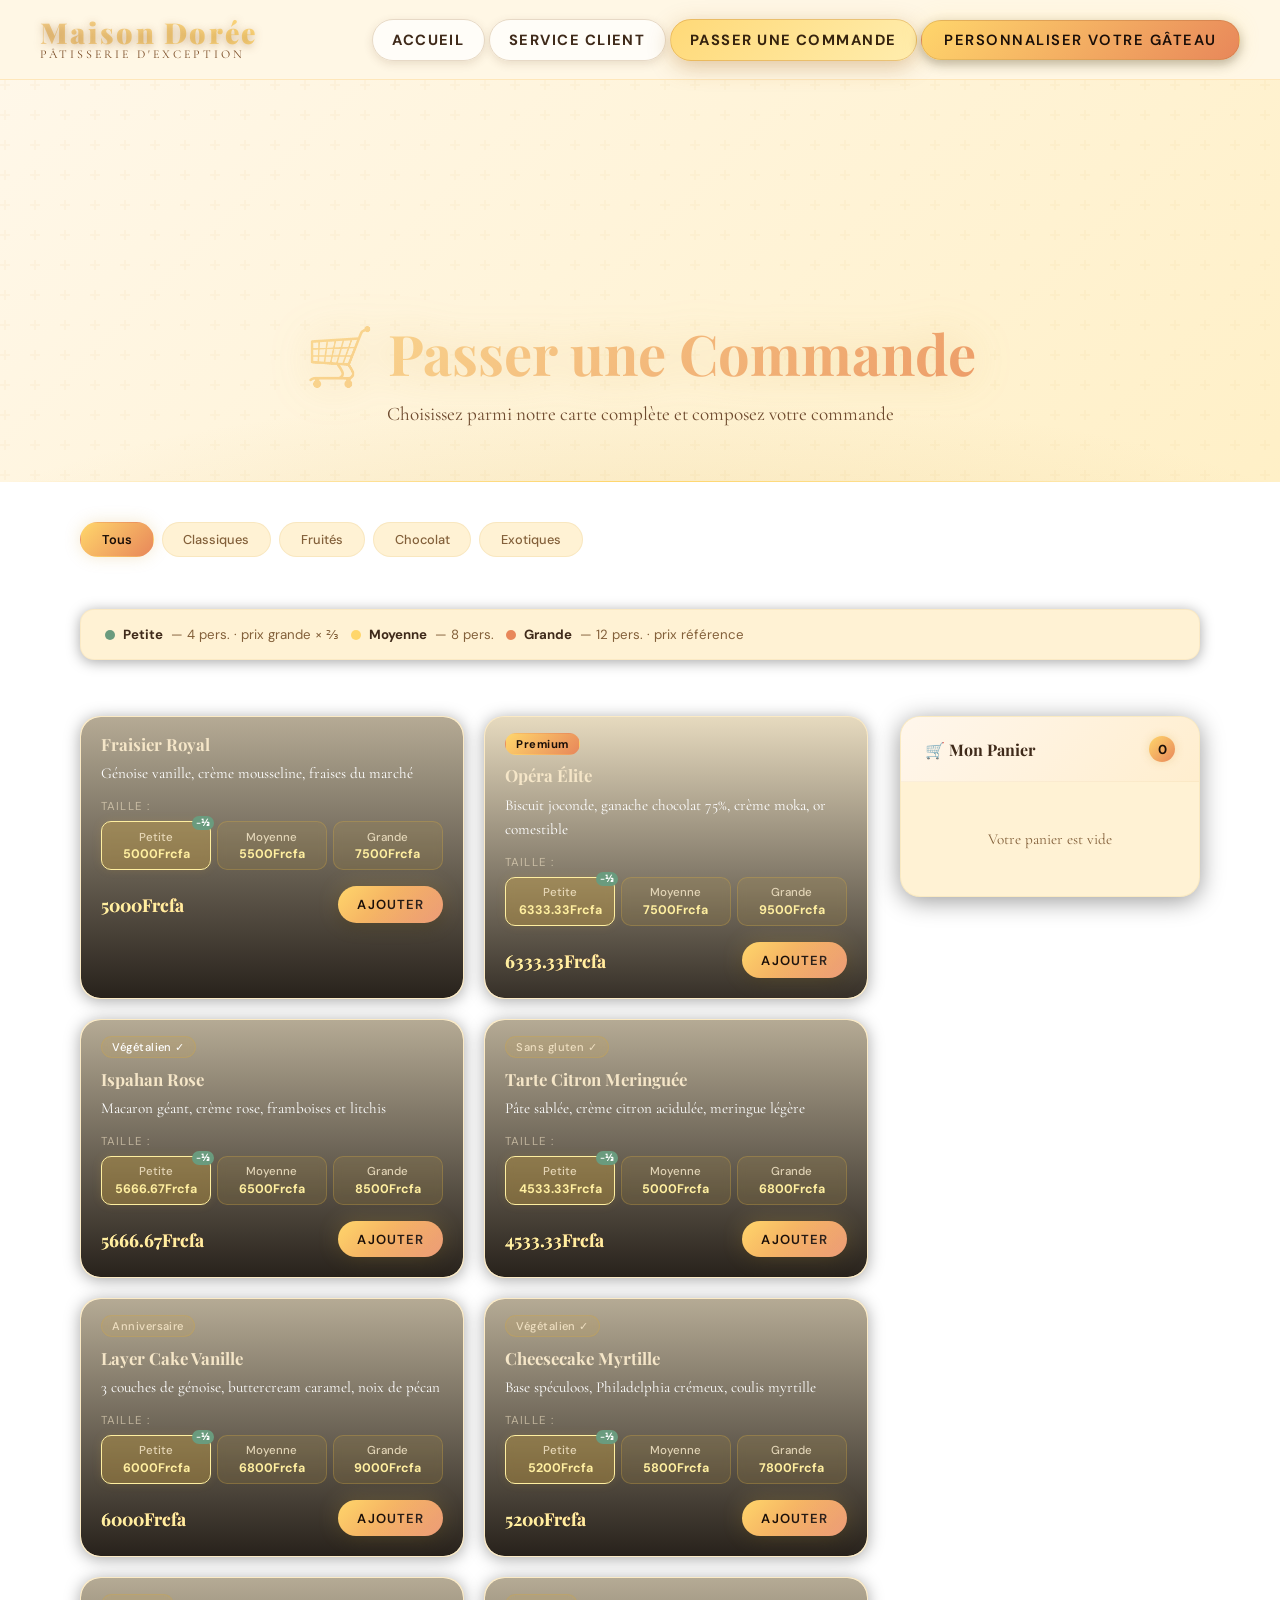
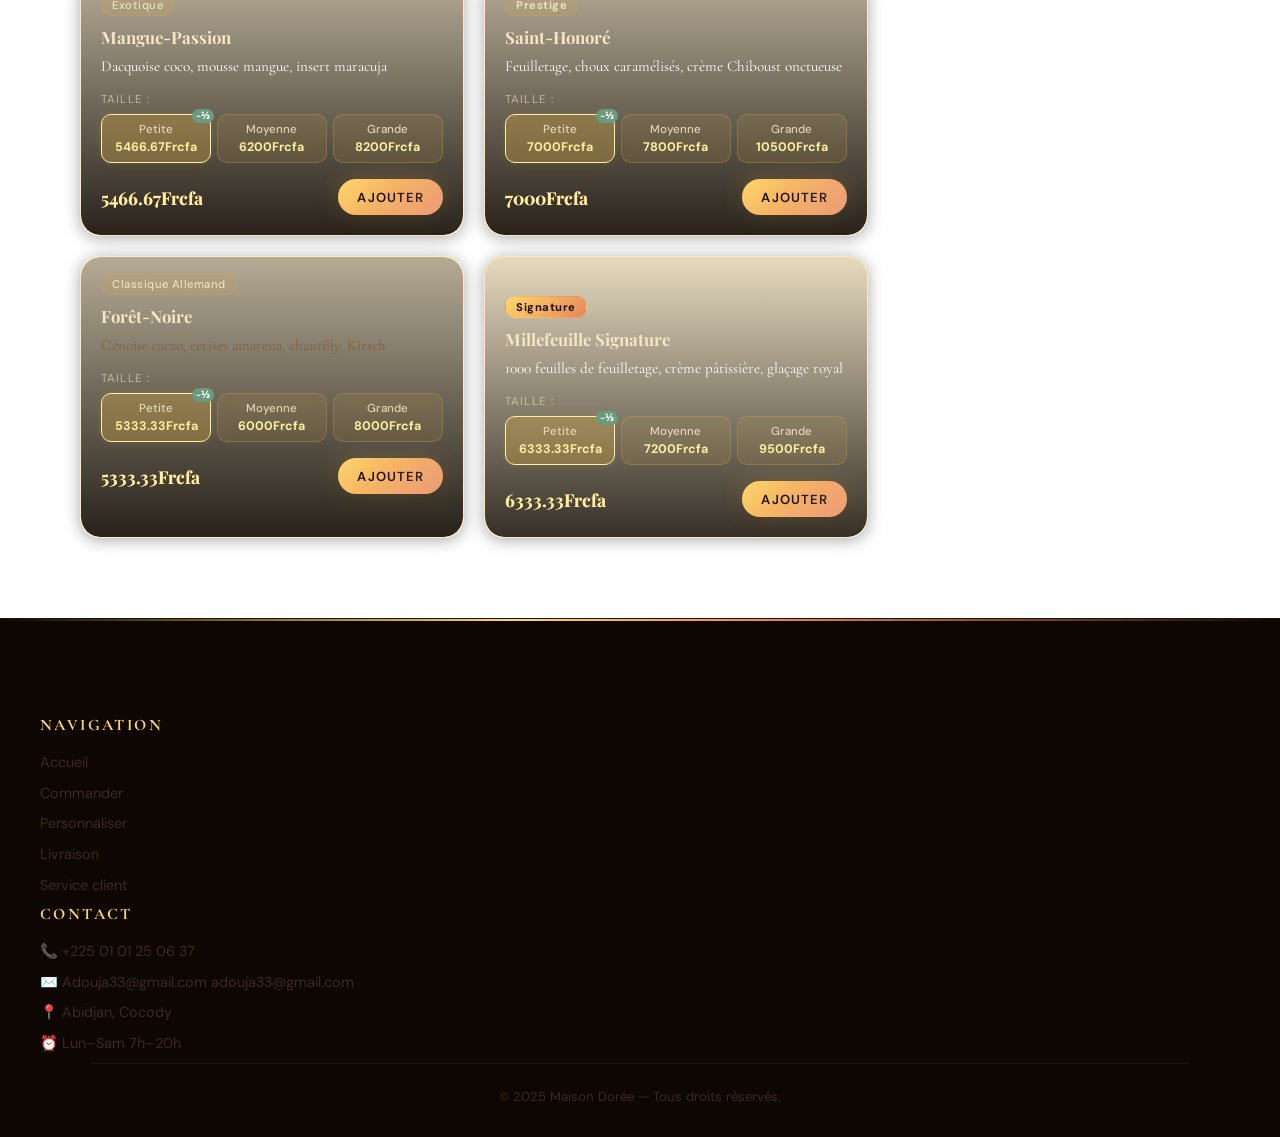
==== commit 088f5b3d: "Add files via upload" ====
--- a/commande.html
+++ b/commande.html
@@ -24,6 +24,9 @@
   </nav>
 
   <div class="page-header">
+    <video class="page-header-deo" autoplay loop muted>
+      <source src="fond2.mp4">
+    </video>
     <h1>🛒 Passer une Commande</h1>
     <p>Choisissez parmi notre carte complète et composez votre commande</p>
   </div>
@@ -343,8 +346,8 @@
         <li><a href="livraison.html">Livraison</a></li>
         <li><a href="service-client.html">Service client</a></li></ul></div>
       <div class="footer-col"><h4>Contact</h4><ul>
-        <li><a href="#">📞 +225 01 01 25 06 37</a></li>
-        <li><a href="#">✉️ <span class="__cf_email__" data-cfemail="93d2f7fce6f9f2a0a0d3f4fef2faffbdf0fcfe">adouja33@gmail.com</span></a></li>
+        <li><a href="tel:+2250101250637">📞 +225 01 01 25 06 37</a></li>
+        <li><a href="mailto:adouja33@gmail.com">✉️  Adouja33@gmail.com <span class="__cf_email__" data-cfemail="93d2f7fce6f9f2a0a0d3f4fef2faffbdf0fcfe">adouja33@gmail.com</span></a></li>
         <li><a href="#">📍 Abidjan, Cocody</a></li>
         <li><a href="#">⏰ Lun–Sam 7h–20h</a></li></ul></div>
     </div>
